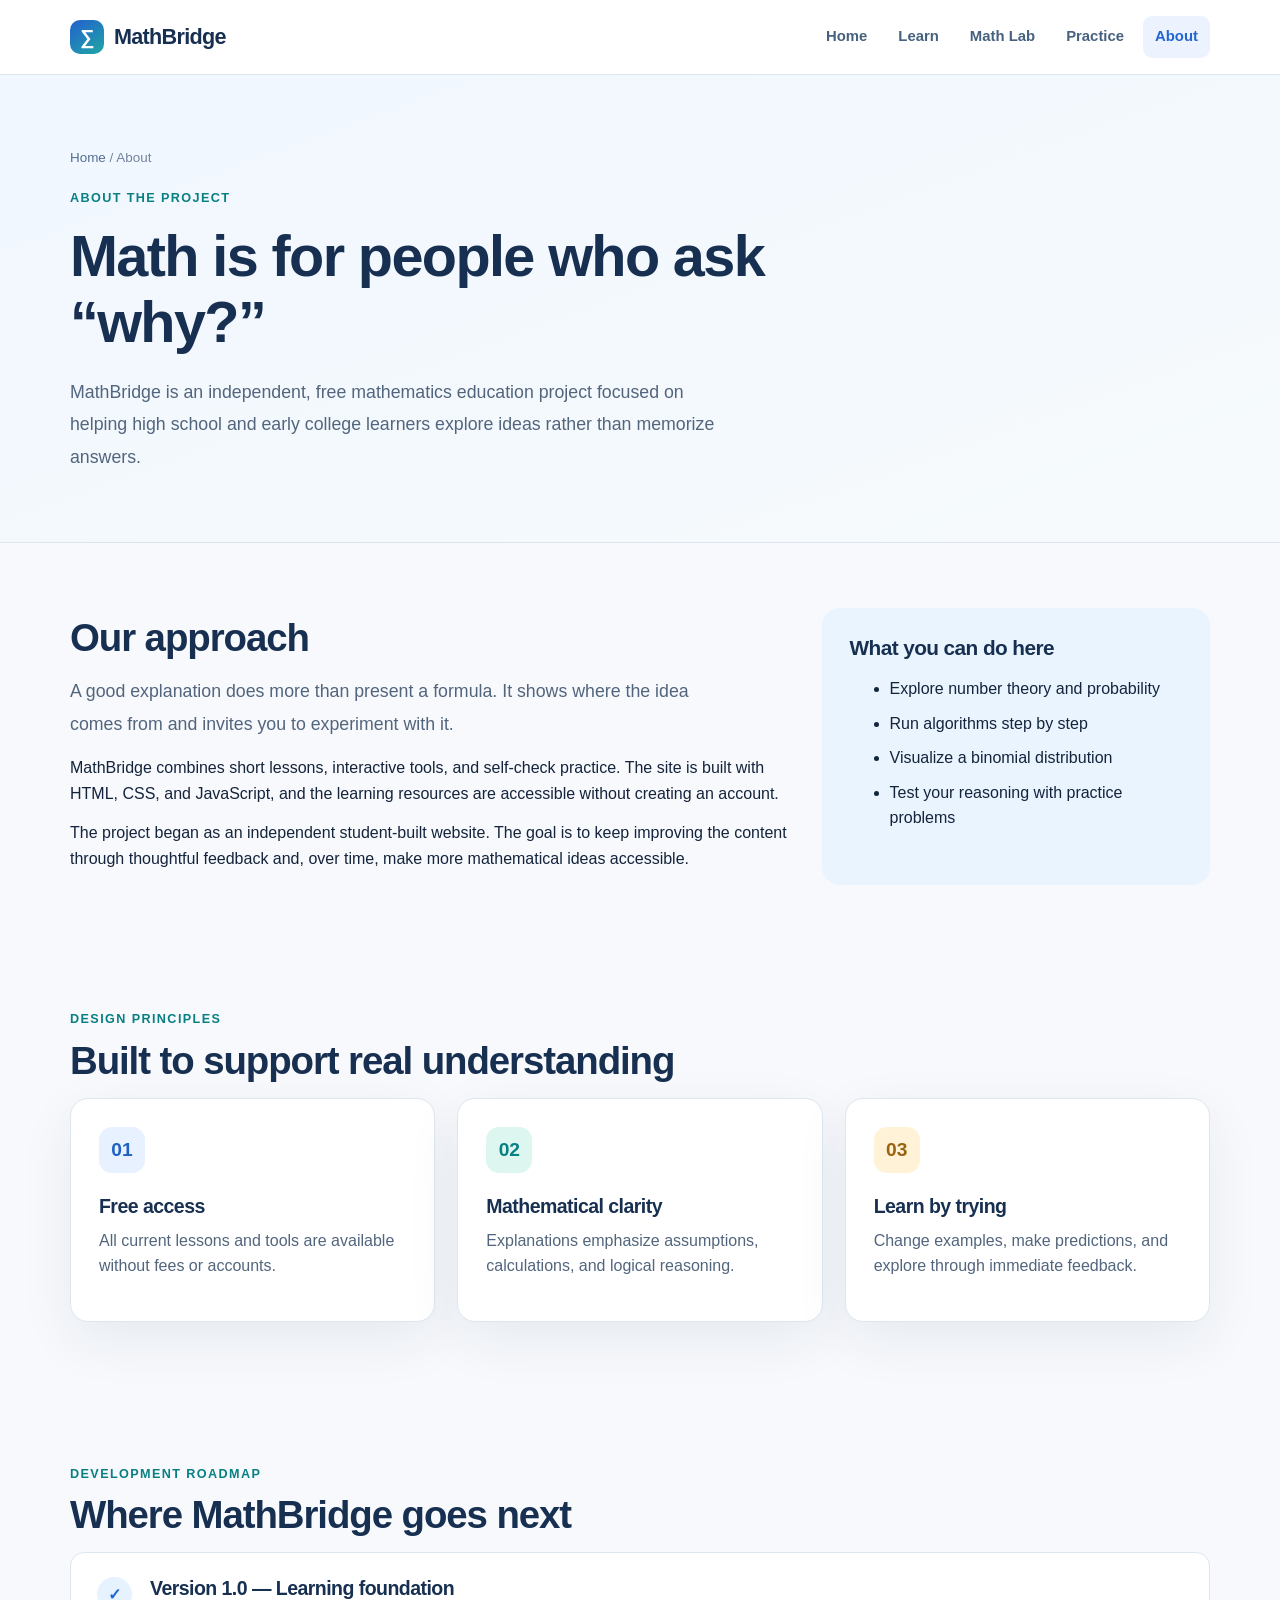
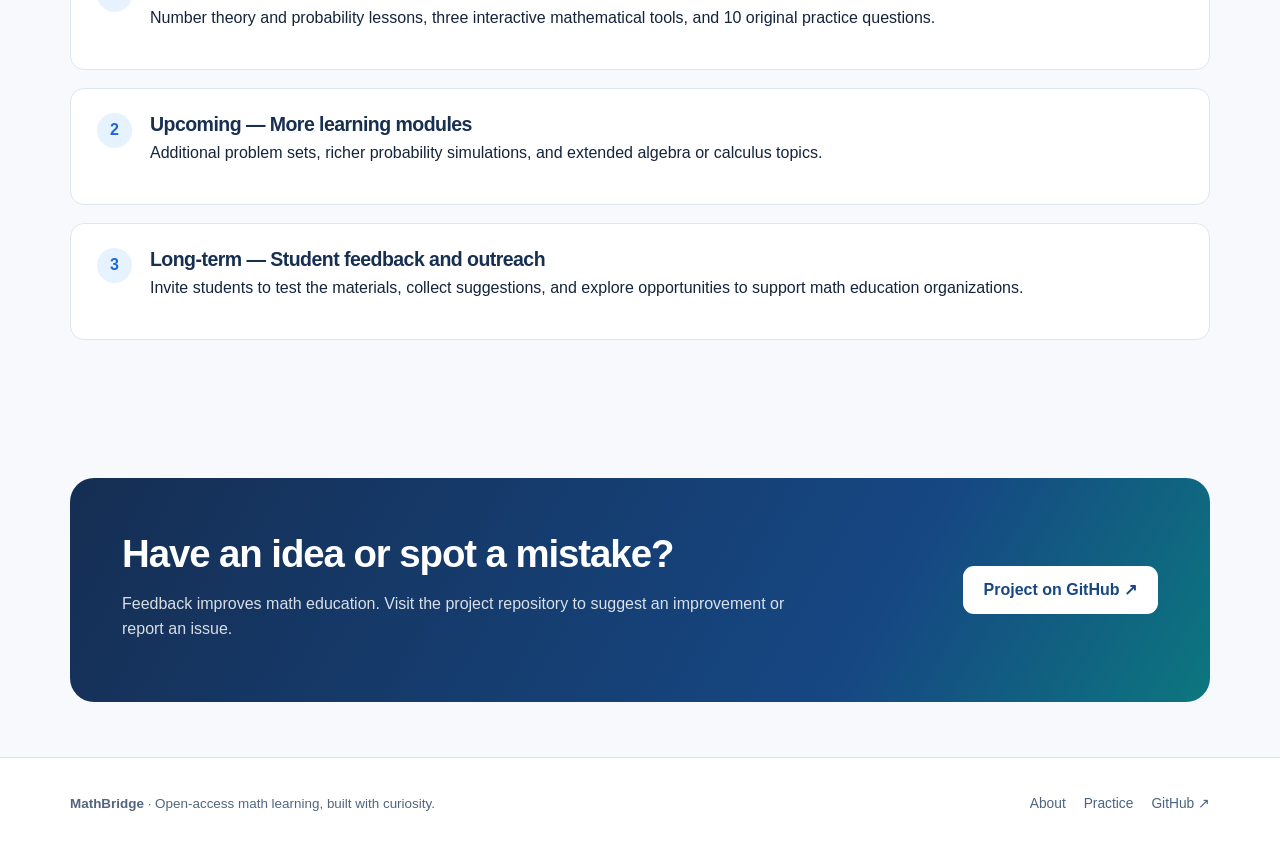
==== about.html @ f8cf0039 "Upgrade MathBridge to version 1.0" ====
<!doctype html>
    <html lang="en">
    <head>
      <meta charset="utf-8">
      <meta name="viewport" content="width=device-width,initial-scale=1">
      <meta name="description" content="Learn about the MathBridge open-access mathematics education project.">
      <meta name="theme-color" content="#172f50">
      <title>About | MathBridge</title>
      <link rel="stylesheet" href="./css/style.css">
      <script src="./js/app.js" defer></script>

    </head>
    <body>
      <a class="skip-link" href="#main">Skip to content</a>
      <header class="site-header">
        <div class="container nav">
          <a class="brand" href="./index.html" aria-label="MathBridge home"><span class="brand-mark" aria-hidden="true">∑</span> MathBridge</a>
          <button class="nav-toggle" type="button" aria-expanded="false" aria-controls="site-nav">Menu</button>
          <nav id="site-nav" class="nav-links" aria-label="Main navigation">
            <a href="./index.html">Home</a>
<a href="./learn.html">Learn</a>
<a href="./math-lab.html">Math Lab</a>
<a href="./practice.html">Practice</a>
<a href="./about.html" aria-current="page">About</a>
          </nav>
        </div>
      </header>
      <main id="main">

<section class="page-hero"><div class="container"><div class="breadcrumb"><a href="./index.html">Home</a> / About</div><span class="eyebrow">About the project</span><h1>Math is for people who ask “why?”</h1><p class="lead">MathBridge is an independent, free mathematics education project focused on helping high school and early college learners explore ideas rather than memorize answers.</p></div></section>
<div class="container"><div class="about-lead"><div><h2>Our approach</h2><p class="lead">A good explanation does more than present a formula. It shows where the idea comes from and invites you to experiment with it.</p><p>MathBridge combines short lessons, interactive tools, and self-check practice. The site is built with HTML, CSS, and JavaScript, and the learning resources are accessible without creating an account.</p><p>The project began as an independent student-built website. The goal is to keep improving the content through thoughtful feedback and, over time, make more mathematical ideas accessible.</p></div><div class="about-box"><h3>What you can do here</h3><ul><li>Explore number theory and probability</li><li>Run algorithms step by step</li><li>Visualize a binomial distribution</li><li>Test your reasoning with practice problems</li></ul></div></div>
  <section class="section-tight"><span class="eyebrow">Design principles</span><h2>Built to support real understanding</h2><div class="grid grid-3"><div class="card"><div class="feature-icon">01</div><h3>Free access</h3><p>All current lessons and tools are available without fees or accounts.</p></div><div class="card"><div class="feature-icon teal">02</div><h3>Mathematical clarity</h3><p>Explanations emphasize assumptions, calculations, and logical reasoning.</p></div><div class="card"><div class="feature-icon gold">03</div><h3>Learn by trying</h3><p>Change examples, make predictions, and explore through immediate feedback.</p></div></div></section>
  <section class="section"><span class="eyebrow">Development roadmap</span><h2>Where MathBridge goes next</h2><div class="steps"><div class="step"><div class="step-number">✓</div><div><h3>Version 1.0 — Learning foundation</h3><p>Number theory and probability lessons, three interactive mathematical tools, and 10 original practice questions.</p></div></div><div class="step"><div class="step-number">2</div><div><h3>Upcoming — More learning modules</h3><p>Additional problem sets, richer probability simulations, and extended algebra or calculus topics.</p></div></div><div class="step"><div class="step-number">3</div><div><h3>Long-term — Student feedback and outreach</h3><p>Invite students to test the materials, collect suggestions, and explore opportunities to support math education organizations.</p></div></div></div></section>
  <section class="section-tight"><div class="cta-panel"><div><h2>Have an idea or spot a mistake?</h2><p>Feedback improves math education. Visit the project repository to suggest an improvement or report an issue.</p></div><a class="button" href="https://github.com/yanjiahuang722/mathbridge/issues" target="_blank" rel="noopener noreferrer">Project on GitHub ↗</a></div></section>
</div>

      </main>
      <footer class="site-footer">
        <div class="container footer-inner">
          <p><strong>MathBridge</strong> · Open-access math learning, built with curiosity.</p>
          <div class="footer-links">
            <a href="./about.html">About</a>
            <a href="./practice.html">Practice</a>
            <a href="https://github.com/yanjiahuang722/mathbridge" target="_blank" rel="noopener noreferrer">GitHub ↗</a>
          </div>
        </div>
      </footer>
    </body>
    </html>
---- css/style.css ----
:root {
  --ink: #14243c;
  --muted: #52657d;
  --navy: #172f50;
  --blue: #2166d1;
  --teal: #087f83;
  --bg: #f7f9fc;
  --paper: #ffffff;
  --line: #dde6ef;
  --soft: #edf3fc;
  --shadow: 0 18px 55px rgba(20, 44, 80, .07);
  --radius: 18px;
}
* { box-sizing: border-box; }
html { scroll-behavior: smooth; }
body { margin: 0; font-family: -apple-system, BlinkMacSystemFont, "Segoe UI", Arial, sans-serif; color: var(--ink); background: var(--bg); line-height: 1.6; }
a { color: var(--blue); }
a:hover { color: #164a9c; }
button, input, select { font: inherit; }
button { cursor: pointer; }
button:disabled { cursor: not-allowed; opacity: .55; }
:focus-visible { outline: 3px solid #67c9ea; outline-offset: 3px; }
.skip-link { position: absolute; z-index: 200; left: 14px; top: -100px; padding: 10px; background: #fff; }
.skip-link:focus { top: 8px; }
.container { width: min(1140px, calc(100% - 44px)); margin-inline: auto; }
.site-header { background: rgba(255,255,255,.95); border-bottom: 1px solid var(--line); position: sticky; top: 0; z-index: 50; backdrop-filter: blur(14px); }
.nav { height: 74px; display: flex; align-items: center; justify-content: space-between; gap: 30px; }
.brand { color: var(--navy); font-weight: 800; letter-spacing: -.7px; font-size: 1.35rem; text-decoration: none; display: inline-flex; gap: 10px; align-items: center; }
.brand-mark { width: 34px; height: 34px; border-radius: 10px; color: white; background: linear-gradient(145deg, #2360cf, #20a7a3); display: grid; place-items: center; font-weight: 800; font-size: 1.25rem; }
.nav-links { display: flex; gap: 7px; align-items: center; }
.nav-links a { display: inline-flex; padding: 9px 12px; border-radius: 9px; text-decoration: none; font-weight: 650; color: #46617e; font-size: .93rem; }
.nav-links a:hover, .nav-links a[aria-current="page"] { color: var(--blue); background: #ecf3ff; }
.nav-toggle { display: none; background: white; border: 1px solid var(--line); padding: 9px 12px; border-radius: 9px; color: var(--navy); }
.eyebrow { color: var(--teal); font-size: .79rem; font-weight: 800; letter-spacing: .11em; text-transform: uppercase; }
h1,h2,h3,h4 { line-height: 1.15; letter-spacing: -.028em; color: var(--navy); }
h1 { font-size: clamp(2.35rem, 5vw, 4.15rem); margin: 14px 0 20px; }
h2 { font-size: clamp(1.7rem, 3.2vw, 2.4rem); margin: 8px 0 15px; }
h3 { font-size: 1.22rem; margin: 0 0 10px; }
p { margin: 0 0 14px; }
.lead { color: var(--muted); font-size: 1.11rem; line-height: 1.85; max-width: 670px; }
.muted { color: var(--muted); }
.small { font-size: .88rem; }
.button { display: inline-flex; align-items: center; justify-content: center; gap: 9px; border: 1px solid transparent; background: var(--blue); color: #fff; border-radius: 11px; padding: 12px 20px; font-weight: 750; text-decoration: none; line-height: 1.4; transition: transform .15s, background .15s; }
.button:hover { color: #fff; background: #1751aa; transform: translateY(-1px); }
.button-secondary { background: white; border-color: #bfcee0; color: var(--navy); }
.button-secondary:hover { background: #edf3fa; color: var(--navy); }
.button-quiet { background: #e9f3ff; color: var(--blue); }
.button-quiet:hover { background: #d8eaff; color: #15479f; }
.hero { background: radial-gradient(circle at 80% 25%, #dbeaff 0, transparent 37%), linear-gradient(160deg, #f4f8ff, #f8fbff 65%, #eef9f7); padding: 105px 0 100px; overflow: hidden; border-bottom: 1px solid var(--line); }
.hero-grid { display: grid; grid-template-columns: 1.2fr .8fr; align-items: center; gap: 60px; }
.hero .lead { max-width: 540px; }
.hero-actions { display: flex; gap: 12px; flex-wrap: wrap; margin-top: 30px; }
.hero-stats { display: flex; gap: 26px; margin-top: 48px; flex-wrap: wrap; }
.stat strong { display: block; color: var(--navy); font-size: 1.5rem; line-height: 1.1; }
.stat span { color: var(--muted); font-size: .8rem; }
.math-scene { position: relative; min-height: 380px; }
.math-scene::before { content: ''; width: 280px; height: 280px; border-radius: 50%; background: #b5daff; opacity: .45; position: absolute; top: 44px; left: 34px; filter: blur(35px); }
.scene-panel { position: absolute; inset: 35px 6px 30px 18px; background: rgba(255,255,255,.95); border: 1px solid #dce7f6; border-radius: 22px; box-shadow: 0 30px 75px rgba(29,70,134,.16); transform: rotate(-3deg); overflow: hidden; }
.scene-top { display: flex; align-items: center; justify-content: space-between; padding: 15px 20px; border-bottom: 1px solid #e8eef7; font-weight: 700; font-size: .84rem; }
.scene-dots { display: flex; gap: 6px; }
.scene-dots i { display: block; width: 8px; height: 8px; background: #b6c7db; border-radius: 50%; }
.scene-content { padding: 24px; }
.formula-line { color: var(--navy); background: #f0f6ff; padding: 11px 14px; border-radius: 10px; font-family: "SFMono-Regular", Consolas, monospace; font-size: clamp(.88rem, 2vw, 1.08rem); }
.formula-line + .formula-line { margin-top: 10px; }
.formula-highlight { color: #087f83; font-weight: 800; background: #ecf9f5; }
.scene-label { color: var(--muted); font-size: .75rem; margin: 20px 0 8px; letter-spacing: .07em; font-weight: 700; text-transform: uppercase; }
.dots-grid { display: flex; align-items: end; height: 67px; gap: 7px; }
.dots-grid span { display: block; width: 8%; border-radius: 5px 5px 0 0; background: linear-gradient(#28b0ae, #2377d2); }
.section { padding: 83px 0; }
.section-tight { padding: 55px 0; }
.section-heading { display: flex; align-items: end; justify-content: space-between; gap: 18px; margin-bottom: 32px; }
.section-heading p { color: var(--muted); max-width: 640px; }
.section-heading h2 { margin-bottom: 10px; }
.text-link { text-decoration: none; font-weight: 700; white-space: nowrap; }
.grid { display: grid; gap: 22px; }
.grid-2 { grid-template-columns: repeat(2, minmax(0, 1fr)); }
.grid-3 { grid-template-columns: repeat(3, minmax(0, 1fr)); }
.card { border-radius: var(--radius); border: 1px solid var(--line); background: var(--paper); padding: 28px; box-shadow: var(--shadow); }
.card p { color: var(--muted); }
.card .text-link { display: inline-block; margin-top: 11px; }
.feature-icon { display: grid; place-items: center; width: 46px; height: 46px; border-radius: 13px; background: #e7f1ff; color: #2061c3; font-weight: 900; font-size: 1.2rem; margin-bottom: 22px; }
.feature-icon.teal { background: #ddf6f0; color: #087f83; }
.feature-icon.gold { background: #fff2d6; color: #9a640f; }
.tags { display: flex; flex-wrap: wrap; gap: 7px; margin: 16px 0; }
.tag { color: #386286; background: #f0f5fc; padding: 4px 9px; border-radius: 6px; font-size: .76rem; font-weight: 750; }
.cta-panel { background: linear-gradient(120deg,#152e53,#164783 70%,#0c777f); border-radius: 24px; padding: 46px 52px; display: flex; gap: 35px; align-items: center; justify-content: space-between; }
.cta-panel h2, .cta-panel p { color: white; }
.cta-panel p { opacity: .84; max-width: 700px; }
.cta-panel .button { background: white; color: #164783; flex-shrink: 0; }
.cta-panel .button:hover { background: #e7f6ff; }
.page-hero { padding: 72px 0 54px; background: linear-gradient(160deg,#f1f7ff,#f6fafc); border-bottom: 1px solid var(--line); }
.page-hero h1 { font-size: clamp(2.2rem,4.5vw,3.6rem); max-width: 850px; }
.breadcrumb { color: #72849c; font-size: .84rem; margin-bottom: 15px; }
.breadcrumb a { color: #526e92; text-decoration: none; }
.content-layout { display: grid; grid-template-columns: 230px minmax(0, 1fr); gap: 35px; padding: 58px 0 90px; align-items: start; }
.sidebar { position: sticky; top: 96px; background: white; border: 1px solid var(--line); border-radius: 14px; padding: 16px; }
.sidebar strong { display: block; font-size: .82rem; color: #8090a6; letter-spacing: .08em; text-transform: uppercase; padding: 9px 12px; }
.sidebar a { display: block; text-decoration: none; padding: 9px 12px; border-radius: 8px; color: var(--muted); font-weight: 650; font-size: .9rem; }
.sidebar a:hover, .sidebar a[aria-current="location"] { color: var(--blue); background: #edf4ff; }
.article-card { background: white; border: 1px solid var(--line); border-radius: 17px; padding: 37px; margin-bottom: 26px; box-shadow: var(--shadow); scroll-margin-top: 95px; }
.article-card h2 { font-size: 1.75rem; margin-top: 0; }
.article-card h3 { margin-top: 25px; }
.article-card p,.article-card li { color: #41556d; }
.article-card ul,.article-card ol { padding-left: 24px; }
.math-block { background: #f1f6fe; border: 1px solid #deebfb; border-radius: 12px; padding: 17px 19px; font-family: "SFMono-Regular", Consolas, monospace; white-space: pre-wrap; overflow-wrap: anywhere; color: #18355e; font-size: .92rem; margin: 18px 0; }
.note { background: #e9f9f4; color: #19574f; padding: 16px 18px; border-left: 4px solid #15a18d; border-radius: 8px; margin: 18px 0; }
.note strong { color: #0e6255; }
.lab-stack { display: grid; gap: 30px; padding: 60px 0 85px; }
.lab-card { border: 1px solid var(--line); border-radius: 20px; background: white; padding: clamp(22px, 4vw, 40px); box-shadow: var(--shadow); scroll-margin-top: 96px; }
.lab-heading { display: flex; align-items: start; justify-content: space-between; gap: 15px; }
.lab-heading h2 { margin-top: 0; font-size: 1.75rem; }
.lab-card > p, .lab-heading p { color: var(--muted); }
.field-row { display: flex; flex-wrap: wrap; align-items: end; gap: 15px; margin: 24px 0; }
.field { display: flex; flex-direction: column; gap: 6px; flex: 1 1 140px; max-width: 260px; }
.field label { font-size: .87rem; font-weight: 700; color: var(--navy); }
.field input, .field select { border: 1px solid #c5d3e4; border-radius: 9px; background: white; padding: 11px 12px; width: 100%; min-width: 0; color: var(--ink); }
.field input[type="range"] { padding: 0; accent-color: var(--blue); }
.result { background: #f1f6fe; border: 1px solid #dfebfb; border-radius: 13px; padding: 19px 22px; min-height: 70px; overflow-wrap: anywhere; }
.result pre { font: .94rem/1.9 "SFMono-Regular", Consolas, monospace; white-space: pre-wrap; margin: 0; color: #1b3761; }
.result strong { color: #174f98; }
.result.error { color: #a52234; background: #fff3f4; border-color: #f6d3da; }
.result.error pre { color: #9d2132; }
.result.success { background: #ecfaf5; border-color: #bee8d6; }
.field-hint { color: var(--muted); font-size: .8rem; margin-top: 10px; }
.plot-wrap { border: 1px solid #dce7f5; border-radius: 12px; padding: 10px; margin: 24px 0 15px; background: #fff; overflow-x: auto; }
.plot-wrap svg { display: block; width: 100%; height: auto; min-width: 380px; }
.plot-wrap svg text { font-family: -apple-system, BlinkMacSystemFont, "Segoe UI", Arial, sans-serif; }
.stats-row { display: flex; gap: 12px; flex-wrap: wrap; }
.mini-stat { padding: 14px 18px; background: #f1f7ff; border-radius: 10px; flex: 1 1 150px; }
.mini-stat span { display: block; color: var(--muted); font-size: .82rem; }
.mini-stat strong { font-size: 1.15rem; color: var(--navy); }
.practice-controls { display: flex; flex-wrap: wrap; align-items: center; gap: 15px; margin: 32px 0 23px; }
.practice-controls .field { max-width: 240px; }
.practice-list { display: grid; gap: 22px; padding-bottom: 80px; }
.question-card { background: white; border: 1px solid var(--line); border-radius: 18px; padding: 30px; box-shadow: var(--shadow); }
.question-top { display: flex; justify-content: space-between; gap: 15px; align-items: center; margin-bottom: 10px; }
.question-top .tag { font-size: .73rem; }
.question-card h2 { font-size: 1.25rem; margin: 12px 0 20px; }
.answers { display: grid; grid-template-columns: repeat(2,minmax(0,1fr)); gap: 11px; }
.answer-option { cursor: pointer; display: flex; align-items: center; gap: 9px; border: 1px solid #d5e0ef; border-radius: 11px; padding: 12px 14px; font-size: .92rem; }
.answer-option:has(input:checked) { border-color: #2364c1; background: #f0f6ff; }
.answer-option input { accent-color: #2364c1; flex-shrink: 0; }
.question-actions { display: flex; gap: 10px; margin-top: 20px; flex-wrap: wrap; }
.feedback { margin-top: 16px; background: #f0f6ff; border-radius: 10px; padding: 15px 18px; color: var(--navy); }
.feedback.correct { background: #eaf8f0; color: #165e43; }
.feedback.incorrect { background: #fff4e8; color: #824d0f; }
.empty-state { text-align: center; padding: 45px 20px; color: var(--muted); background: white; border: 1px solid var(--line); border-radius: 12px; }
.score-pill { color: #1b5799; border: 1px solid #cfe1f6; background: #ecf5ff; border-radius: 100px; padding: 8px 14px; font-weight: 750; }
.about-lead { display: grid; grid-template-columns: 1.3fr .7fr; gap: 30px; padding: 65px 0; }
.about-box { padding: 28px; background: #e9f4ff; border-radius: 18px; }
.about-box h3 { font-size: 1.3rem; }
.about-box li { margin-bottom: 9px; }
.steps { counter-reset: step; display: grid; gap: 18px; }
.step { background: white; border: 1px solid var(--line); border-radius: 14px; padding: 24px 26px; display: flex; gap: 18px; }
.step-number { flex: 0 0 35px; height: 35px; display: grid; place-items: center; border-radius: 50%; background: #e7f2ff; color: var(--blue); font-weight: 800; }
.step h3 { margin-bottom: 5px; }
.site-footer { border-top: 1px solid var(--line); background: white; padding: 35px 0; }
.footer-inner { display: flex; justify-content: space-between; gap: 20px; align-items: center; flex-wrap: wrap; }
.footer-inner p { color: var(--muted); font-size: .84rem; margin: 0; }
.footer-links { display: flex; flex-wrap: wrap; gap: 18px; }
.footer-links a { color: #4a6481; font-size: .86rem; text-decoration: none; }
.footer-links a:hover { color: var(--blue); }
@media(max-width: 800px) {
  .hero { padding: 65px 0; }
  .hero-grid,.about-lead { grid-template-columns: 1fr; }
  .math-scene { min-height: 300px; max-width: 490px; width: 100%; }
  .scene-panel { top: 5px; bottom: 5px; }
  .grid-3 { grid-template-columns: 1fr 1fr; }
  .content-layout { grid-template-columns: 1fr; gap: 22px; }
  .sidebar { position: static; }
  .sidebar a { display: inline-block; }
  .cta-panel { flex-direction: column; align-items: flex-start; }
}
@media(max-width: 600px) {
  .container { width: min(100% - 32px, 1140px); }
  .nav { height: 67px; }
  .nav-toggle { display: block; }
  .nav-links { display: none; position: absolute; top: 67px; left: 0; width: 100%; padding: 15px 18px 20px; background: white; border-bottom: 1px solid var(--line); box-shadow: var(--shadow); flex-direction: column; align-items: stretch; }
  .nav-links.open { display: flex; }
  .nav-links a { padding: 11px 13px; }
  .hero-grid { gap: 30px; }
  .hero-stats { gap: 20px; margin-top: 35px; }
  .math-scene { min-height: 305px; }
  .grid-2,.grid-3 { grid-template-columns: 1fr; }
  .section { padding: 56px 0; }
  .section-heading { display: block; }
  .section-heading .text-link { display: inline-block; margin-top: 13px; }
  .cta-panel { padding: 30px; }
  .page-hero { padding: 48px 0 37px; }
  .content-layout { padding: 30px 0 60px; }
  .article-card,.question-card { padding: 22px; }
  .answers { grid-template-columns: 1fr; }
  .lab-stack { padding: 30px 0 55px; }
  .field { max-width: none; }
  .field-row .button { width: 100%; }
}
@media(prefers-reduced-motion: reduce) { html { scroll-behavior: auto; } *,*::before,*::after { transition: none !important; animation: none !important; } }
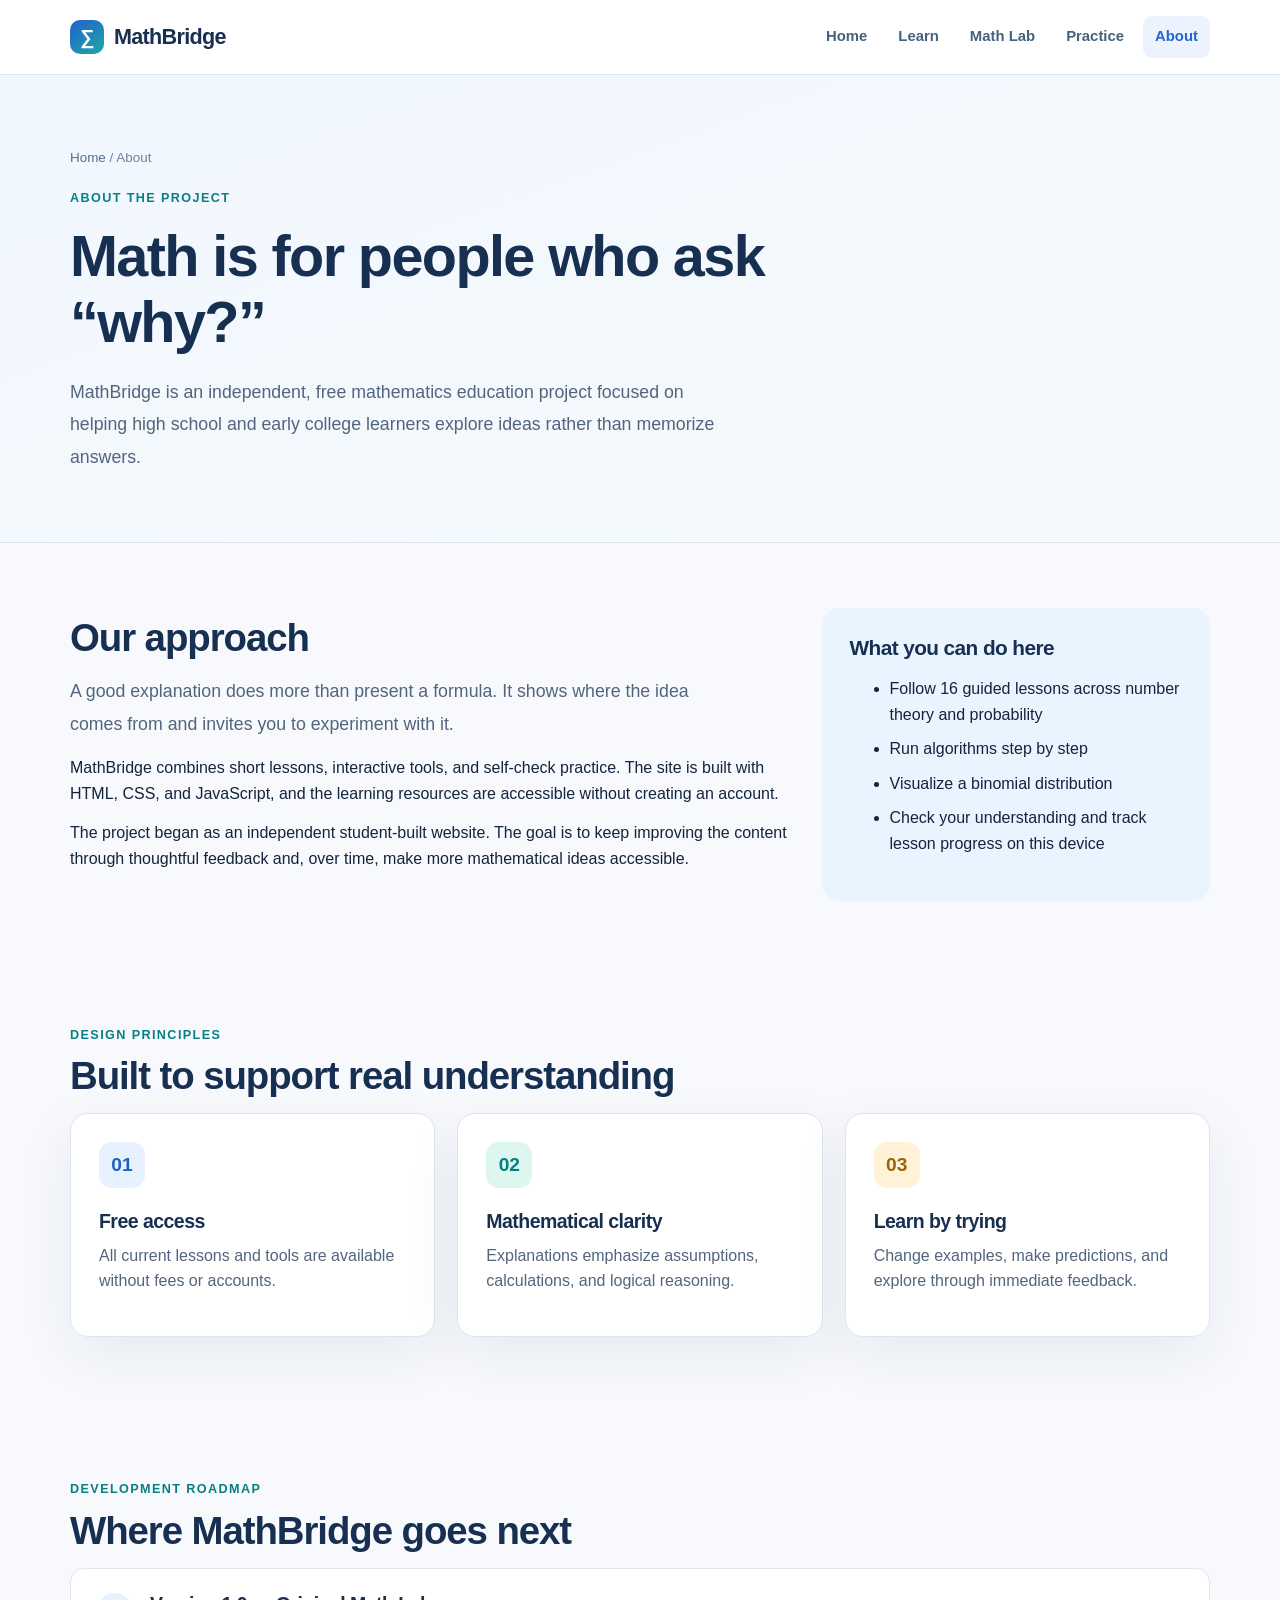
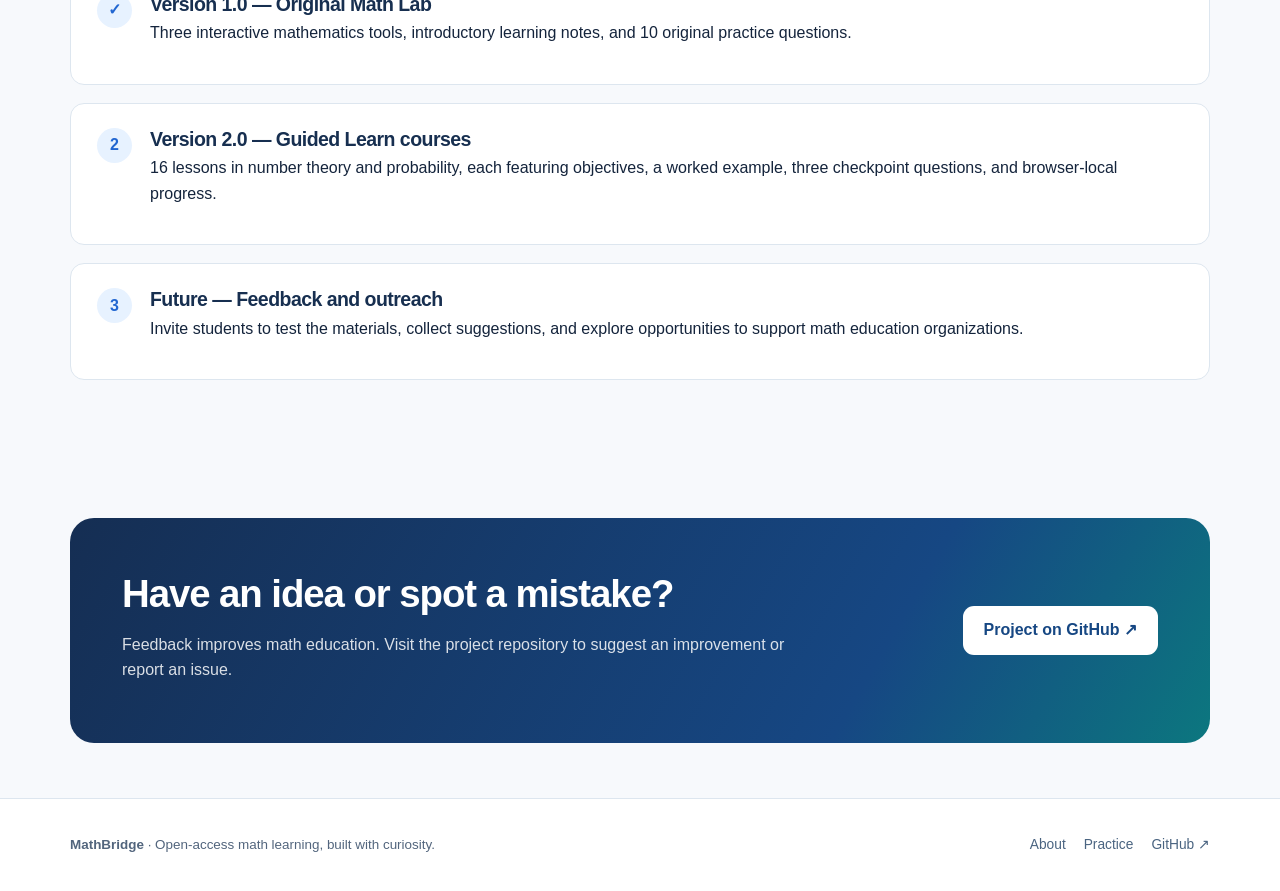
==== commit d1133601: "Add MathBridge 2.0 guided learning system" ====
--- a/about.html
+++ b/about.html
@@ -28,9 +28,9 @@
       <main id="main">
 
 <section class="page-hero"><div class="container"><div class="breadcrumb"><a href="./index.html">Home</a> / About</div><span class="eyebrow">About the project</span><h1>Math is for people who ask “why?”</h1><p class="lead">MathBridge is an independent, free mathematics education project focused on helping high school and early college learners explore ideas rather than memorize answers.</p></div></section>
-<div class="container"><div class="about-lead"><div><h2>Our approach</h2><p class="lead">A good explanation does more than present a formula. It shows where the idea comes from and invites you to experiment with it.</p><p>MathBridge combines short lessons, interactive tools, and self-check practice. The site is built with HTML, CSS, and JavaScript, and the learning resources are accessible without creating an account.</p><p>The project began as an independent student-built website. The goal is to keep improving the content through thoughtful feedback and, over time, make more mathematical ideas accessible.</p></div><div class="about-box"><h3>What you can do here</h3><ul><li>Explore number theory and probability</li><li>Run algorithms step by step</li><li>Visualize a binomial distribution</li><li>Test your reasoning with practice problems</li></ul></div></div>
+<div class="container"><div class="about-lead"><div><h2>Our approach</h2><p class="lead">A good explanation does more than present a formula. It shows where the idea comes from and invites you to experiment with it.</p><p>MathBridge combines short lessons, interactive tools, and self-check practice. The site is built with HTML, CSS, and JavaScript, and the learning resources are accessible without creating an account.</p><p>The project began as an independent student-built website. The goal is to keep improving the content through thoughtful feedback and, over time, make more mathematical ideas accessible.</p></div><div class="about-box"><h3>What you can do here</h3><ul><li>Follow 16 guided lessons across number theory and probability</li><li>Run algorithms step by step</li><li>Visualize a binomial distribution</li><li>Check your understanding and track lesson progress on this device</li></ul></div></div>
   <section class="section-tight"><span class="eyebrow">Design principles</span><h2>Built to support real understanding</h2><div class="grid grid-3"><div class="card"><div class="feature-icon">01</div><h3>Free access</h3><p>All current lessons and tools are available without fees or accounts.</p></div><div class="card"><div class="feature-icon teal">02</div><h3>Mathematical clarity</h3><p>Explanations emphasize assumptions, calculations, and logical reasoning.</p></div><div class="card"><div class="feature-icon gold">03</div><h3>Learn by trying</h3><p>Change examples, make predictions, and explore through immediate feedback.</p></div></div></section>
-  <section class="section"><span class="eyebrow">Development roadmap</span><h2>Where MathBridge goes next</h2><div class="steps"><div class="step"><div class="step-number">✓</div><div><h3>Version 1.0 — Learning foundation</h3><p>Number theory and probability lessons, three interactive mathematical tools, and 10 original practice questions.</p></div></div><div class="step"><div class="step-number">2</div><div><h3>Upcoming — More learning modules</h3><p>Additional problem sets, richer probability simulations, and extended algebra or calculus topics.</p></div></div><div class="step"><div class="step-number">3</div><div><h3>Long-term — Student feedback and outreach</h3><p>Invite students to test the materials, collect suggestions, and explore opportunities to support math education organizations.</p></div></div></div></section>
+  <section class="section"><span class="eyebrow">Development roadmap</span><h2>Where MathBridge goes next</h2><div class="steps"><div class="step"><div class="step-number">✓</div><div><h3>Version 1.0 — Original Math Lab</h3><p>Three interactive mathematics tools, introductory learning notes, and 10 original practice questions.</p></div></div><div class="step"><div class="step-number">2</div><div><h3>Version 2.0 — Guided Learn courses</h3><p>16 lessons in number theory and probability, each featuring objectives, a worked example, three checkpoint questions, and browser-local progress.</p></div></div><div class="step"><div class="step-number">3</div><div><h3>Future — Feedback and outreach</h3><p>Invite students to test the materials, collect suggestions, and explore opportunities to support math education organizations.</p></div></div></div></section>
   <section class="section-tight"><div class="cta-panel"><div><h2>Have an idea or spot a mistake?</h2><p>Feedback improves math education. Visit the project repository to suggest an improvement or report an issue.</p></div><a class="button" href="https://github.com/yanjiahuang722/mathbridge/issues" target="_blank" rel="noopener noreferrer">Project on GitHub ↗</a></div></section>
 </div>
 
--- a/css/style.css
+++ b/css/style.css
@@ -195,3 +195,154 @@
   .field-row .button { width: 100%; }
 }
 @media(prefers-reduced-motion: reduce) { html { scroll-behavior: auto; } *,*::before,*::after { transition: none !important; animation: none !important; } }
+
+/* =====================================================
+   MathBridge 2.0 — guided curriculum and lesson reader
+   ===================================================== */
+[hidden] { display: none !important; }
+.visually-hidden { position: absolute; width: 1px; height: 1px; padding: 0; margin: -1px; overflow: hidden; clip: rect(0,0,0,0); white-space: nowrap; border: 0; }
+.course-hero { padding: 72px 0 76px; background: radial-gradient(circle at 78% 18%,#e5efff 0,transparent 34%),linear-gradient(145deg,#f1f7ff,#fbfdfd); border-bottom: 1px solid var(--line); }
+.course-hero-grid { display: grid; grid-template-columns: minmax(0, 1.12fr) minmax(340px,.88fr); align-items: center; gap: 74px; }
+.course-hero h1 { margin: 16px 0 17px; font-size: clamp(2.7rem,5vw,4.3rem); }
+.course-hero h1 em { font-style: normal; color: var(--teal); }
+.course-hero .lead { max-width: 620px; }
+.course-hero-actions { display: flex; gap: 12px; align-items: center; margin: 29px 0 35px; flex-wrap: wrap; }
+.curriculum-meta { display: flex; gap: 18px; flex-wrap: wrap; padding-top: 15px; border-top: 1px solid #d7e3f0; }
+.curriculum-meta span { padding-right: 18px; border-right: 1px solid #d1dfed; font-size: .81rem; color: #657891; white-space: nowrap; }
+.curriculum-meta span:last-child { border-right: 0; }
+.curriculum-meta strong { color: var(--navy); font-size: 1.23rem; padding-right: 5px; }
+.course-illustration { background: #fff; border: 1px solid #dbe5f3; border-radius: 22px; box-shadow: 0 28px 60px rgba(23,57,110,.12); padding: 23px 26px; transform: rotate(1.5deg); }
+.diagram-head { border-bottom: 1px solid var(--line); padding-bottom: 15px; margin-bottom: 22px; display:flex; gap:10px; align-items:center; font-size:.68rem; letter-spacing:.13em; font-weight:800; color:#7288a0; }
+.diagram-dot { display:inline-block; height:10px; width:10px; background:#4ab9ad; border-radius:50%; }
+.diagram-label { color:#25847c; font-size:.68rem; letter-spacing:.12em; font-weight:800; margin:20px 0 8px; }
+.diagram-equation { font-family:"SFMono-Regular",Consolas,monospace; background:#f5f8fd; padding:12px 15px; margin-bottom:8px; border-radius:8px; font-size:clamp(.78rem,1.2vw,.93rem); overflow-wrap:anywhere; }
+.diagram-equation mark { background:#d4f6eb; color:#075c59; padding:3px 5px; border-radius:4px; }
+.diagram-line { height:1px; background:var(--line); margin-top:20px; }
+.fraction { display:inline-flex; flex-direction:column; align-items:center; vertical-align:middle; line-height:1.5; }
+.fraction span:first-child { border-bottom:1px solid #344d6c; }
+.diagram-footer { display:flex; align-items:center; gap:15px; color:#74899f; font-size:.74rem; justify-content:center; margin-top:28px; }
+.catalog-section { padding:75px 0 96px; }
+.catalog-topline { display:grid; grid-template-columns:minmax(0,1fr) 300px; align-items:end; gap:24px; }
+.catalog-topline h2 { margin:7px 0 10px; }
+.catalog-subtitle { color:var(--muted); }
+.learning-progress { padding:19px 21px; border:1px solid var(--line); border-radius:13px; background:#fff; }
+.learning-progress-top { display:flex; gap:10px; align-items:center; justify-content:space-between; color:#67809a; font-size:.67rem; font-weight:800; letter-spacing:.07em; }
+.learning-progress-top strong { font-size:.85rem; letter-spacing:0; color:var(--navy); }
+.learning-progress-track { height:7px; margin:13px 0 6px; background:#e7edf5; border-radius:20px; overflow:hidden; }
+.learning-progress-fill { height:100%; background:linear-gradient(90deg,#2b6ecf,#13a391); border-radius:20px; transition:width .2s ease; }
+.learning-progress small { font-size:.72rem; color:#8b99a9; }
+.catalog-toolbar { display:flex; gap:14px; align-items:center; justify-content:space-between; margin:35px 0 31px; flex-wrap:wrap; }
+.catalog-search { background:#fff; border:1px solid #cddbe8; border-radius:11px; display:flex; align-items:center; gap:10px; padding:0 14px; flex:1 1 330px; min-width:0; max-width:505px; color:#7b8ba0; }
+.catalog-search input { padding:12px 0; width:100%; border:0; outline:0; color:var(--ink); background:transparent; min-width:0; }
+.catalog-search:focus-within { border-color:#3082cf; box-shadow:0 0 0 3px #6abff833; }
+.catalog-filters { display:flex; gap:7px; flex-wrap:wrap; }
+.filter-chip { padding:9px 13px; border-radius:9px; color:#506c88; background:#fff; border:1px solid #d6e1eb; font-size:.81rem; font-weight:700; }
+.filter-chip.active { background:#1b528e; color:#fff; border-color:#1b528e; }
+.course-section { margin-bottom:53px; scroll-margin-top:100px; }
+.course-section-header { display:flex; align-items:end; justify-content:space-between; gap:20px; margin-bottom:21px; }
+.course-section-header h3 { font-size:1.75rem; margin:4px 0 8px; }
+.course-section-header p { color:var(--muted); margin:0; }
+.course-done { flex-shrink:0; background:#eaf3fd; border-radius:100px; padding:6px 13px; color:#21538b; font-size:.78rem; font-weight:750; }
+.lesson-grid { display:grid; grid-template-columns:repeat(3,minmax(0,1fr)); gap:16px; }
+.lesson-card { display:flex; flex-direction:column; background:#fff; border:1px solid #dde7f1; padding:22px; border-radius:15px; text-decoration:none; box-shadow:0 8px 25px rgba(23,54,87,.04); min-height:228px; transition:transform .16s,border-color .16s,box-shadow .16s; }
+.lesson-card:hover { border-color:#81afd8; box-shadow:0 14px 32px rgba(23,54,87,.1); transform:translateY(-3px); }
+.lesson-card-top { display:flex; align-items:center; justify-content:space-between; gap:12px; }
+.lesson-subject-label { color:#1e827d; background:#e9f8f4; font-size:.66rem; padding:4px 9px; border-radius:6px; font-weight:800; text-transform:uppercase; letter-spacing:.05em; }
+.lesson-status { font-size:.73rem; color:#8493a3; white-space:nowrap; }
+.lesson-status.completed { color:#087d68; font-weight:800; }
+.lesson-card h4 { font-size:1.07rem; margin:23px 0 10px; line-height:1.36; }
+.lesson-card p { font-size:.82rem; color:#5d7188; margin:0 0 20px; }
+.lesson-card-footer { margin-top:auto; border-top:1px solid #eff2f8; padding-top:14px; display:flex; align-items:center; justify-content:space-between; gap:10px; font-size:.69rem; color:#778aa0; }
+.lesson-card-footer span:last-child { color:#245fa9; font-weight:800; white-space:nowrap; }
+.catalog-bottom-note { display:flex; justify-content:space-between; gap:18px; align-items:center; background:#eaf4f8; padding:24px 27px; border-radius:15px; border:1px solid #d7e8ed; }
+.catalog-bottom-note strong { color:var(--navy); }
+.catalog-bottom-note p { color:var(--muted); font-size:.87rem; margin:4px 0 0; max-width:720px; }
+.empty-state { margin:20px 0; }
+/* Lesson reader */
+.lesson-banner { padding:45px 0 49px; background:linear-gradient(125deg,#edf5ff,#f6fafc); border-bottom:1px solid var(--line); }
+.lesson-banner-row { display:flex; align-items:center; justify-content:space-between; gap:30px; }
+.lesson-banner h1 { max-width:790px; font-size:clamp(2rem,4vw,3.4rem); margin:9px 0 13px; }
+.lesson-banner .lead { margin:0; }
+.lesson-banner-symbol { display:grid; place-items:center; height:110px; width:110px; flex:0 0 110px; border-radius:25px; transform:rotate(7deg); color:#286fb1; background:#dceeff; font-weight:900; font-size:4.6rem; }
+.lesson-meta { color:#708199; font-size:.8rem; font-weight:700; margin-top:15px; }
+.lesson-layout { display:grid; grid-template-columns:265px minmax(0,1fr); gap:36px; padding-top:45px; padding-bottom:100px; align-items:start; }
+.lesson-sidebar { position:sticky; top:98px; border:1px solid var(--line); background:#fff; border-radius:15px; padding:19px 11px 15px; max-height:calc(100vh - 112px); overflow:auto; }
+.back-courses { display:block; font-size:.78rem; text-decoration:none; font-weight:700; color:#2d6daf; margin:3px 12px 19px; }
+.lesson-sidebar h2 { font-size:1.04rem; margin:0 12px 13px; }
+.lesson-sidebar-list { display:grid; gap:4px; }
+.lesson-sidebar-list a { display:grid; grid-template-columns:25px 1fr 14px; gap:9px; color:#587087; text-decoration:none; border-radius:9px; padding:10px 11px; font-size:.79rem; font-weight:650; align-items:start; }
+.lesson-sidebar-list a:hover,.lesson-sidebar-list a[aria-current="page"] { color:#1c5b9e; background:#eef5fd; }
+.sidebar-lesson-number { font-size:.69rem; color:#9aabc0; }
+.sidebar-check { color:#078976; font-weight:900; }
+.sidebar-progress { border-top:1px solid var(--line); margin:16px 11px 0; padding:13px 0 0; font-size:.72rem; font-weight:700; color:#667d92; }
+.lesson-article { min-width:0; }
+.lesson-section { background:#fff; padding:34px clamp(23px,4vw,43px); border:1px solid var(--line); border-radius:16px; margin-bottom:22px; box-shadow:0 12px 36px rgba(26,57,102,.035); scroll-margin-top:100px; }
+.lesson-section-heading { margin-bottom:20px; }
+.lesson-label { display:block; font-size:.67rem; letter-spacing:.14em; color:#148a87; font-weight:900; margin-bottom:11px; }
+.lesson-section h2 { font-size:1.47rem; margin:0 0 12px; }
+.lesson-objectives ul,.lesson-content ul { padding-left:23px; }
+.lesson-objectives li,.lesson-content li { color:#445c73; margin:7px 0; }
+.lesson-content p { color:#3f546e; line-height:1.85; }
+.lesson-content h3 { color:#1b426d; margin:24px 0 10px; font-size:1.17rem; }
+.lesson-content h2 { margin:4px 0 17px; }
+.lesson-content .note { font-size:.9rem; line-height:1.75; }
+.lesson-callout { border-left:5px solid #e9b35e; background:#fffbf3; }
+.lesson-callout p,.lesson-section > p { color:#506680; }
+.checkpoint-section { border:1px solid #bad1e9; }
+.checkpoint-section .lesson-section-heading > p { color:#607791; margin:0; }
+.checkpoint-question { border:0; border-top:1px solid var(--line); margin:0; padding:24px 0; min-width:0; }
+.checkpoint-question legend { font-weight:800; color:var(--navy); padding-top:20px; margin-bottom:10px; float:none; width:100%; }
+.checkpoint-options { display:grid; grid-template-columns:1fr 1fr; gap:10px; }
+.checkpoint-option { display:flex; align-items:center; gap:9px; padding:12px 13px; border-radius:9px; border:1px solid #d5e2ed; cursor:pointer; background:#fff; font-size:.84rem; line-height:1.45; }
+.checkpoint-option:hover,.checkpoint-option:has(input:checked) { border-color:#5796d5; background:#f1f7ff; }
+.checkpoint-option input { flex-shrink:0; accent-color:#1f6db9; }
+.checkpoint-hint { margin-top:13px; font-size:.82rem; color:#6d7d92; }
+.checkpoint-hint summary { cursor:pointer; color:#2672a4; font-weight:750; }
+.checkpoint-hint p { margin:6px 0 0; }
+.checkpoint-feedback { margin-top:13px; border-radius:8px; font-size:.82rem; padding:12px 14px; }
+.checkpoint-feedback.correct { color:#075b4e; background:#e6f6ef; }
+.checkpoint-feedback.incorrect { color:#7b4b1b; background:#fff2e5; }
+.quiz-summary { margin-top:18px; border-radius:10px; padding:17px 20px; font-size:.91rem; font-weight:750; }
+.quiz-summary.success { background:#e2f7ed; color:#0b5b46; }
+.quiz-summary.review { background:#fff3e2; color:#765019; }
+#quiz-retry { margin-left:10px; }
+.lesson-pager { display:grid; grid-template-columns:1fr 1fr; gap:14px; margin-top:22px; }
+.lesson-pager-link { padding:18px; border-radius:13px; border:1px solid #cfdfee; background:#fff; text-decoration:none; font-size:.82rem; font-weight:700; line-height:1.55; }
+.lesson-pager-link.next { text-align:right; }
+.not-found-lesson { padding:100px 0; }
+@media (max-width:1000px) {
+  .lesson-grid { grid-template-columns:repeat(2,minmax(0,1fr)); }
+  .course-hero-grid { gap:28px; grid-template-columns:minmax(0,1fr) minmax(280px,.8fr); }
+  .lesson-layout { grid-template-columns:230px minmax(0,1fr); gap:24px; }
+}
+@media (max-width:800px) {
+  .course-hero-grid,.catalog-topline,.lesson-layout { grid-template-columns:1fr; }
+  .course-illustration { transform:none; max-width:540px; }
+  .lesson-sidebar { position:static; max-height:none; }
+  .lesson-sidebar-list { display:grid; grid-template-columns:1fr 1fr; }
+  .lesson-banner-symbol { display:none; }
+  .catalog-toolbar { align-items:stretch; }
+  .catalog-search { max-width:none; }
+}
+@media (max-width:600px) {
+  .course-hero { padding:46px 0 53px; }
+  .course-hero h1 { font-size:clamp(2.4rem,9vw,3.25rem); }
+  .course-illustration { padding:17px; }
+  .curriculum-meta { gap:10px; }
+  .curriculum-meta span { font-size:.72rem; }
+  .catalog-section { padding:46px 0 56px; }
+  .catalog-filters { width:100%; }
+  .filter-chip { flex:1 0 auto; }
+  .lesson-grid,.checkpoint-options,.lesson-sidebar-list { grid-template-columns:1fr; }
+  .course-section-header { align-items:start; }
+  .course-done { margin-top:6px; }
+  .catalog-bottom-note { display:block; }
+  .catalog-bottom-note .text-link { display:inline-block; margin-top:14px; }
+  .lesson-banner { padding:34px 0; }
+  .lesson-layout { padding-top:25px; padding-bottom:50px; }
+  .lesson-section { padding:24px 20px; }
+  .lesson-pager { grid-template-columns:1fr; }
+  .lesson-pager-link.next { text-align:left; }
+  #quiz-retry { display:block; margin:12px 0 0; }
+  #quiz-retry[hidden] { display:none; }
+}
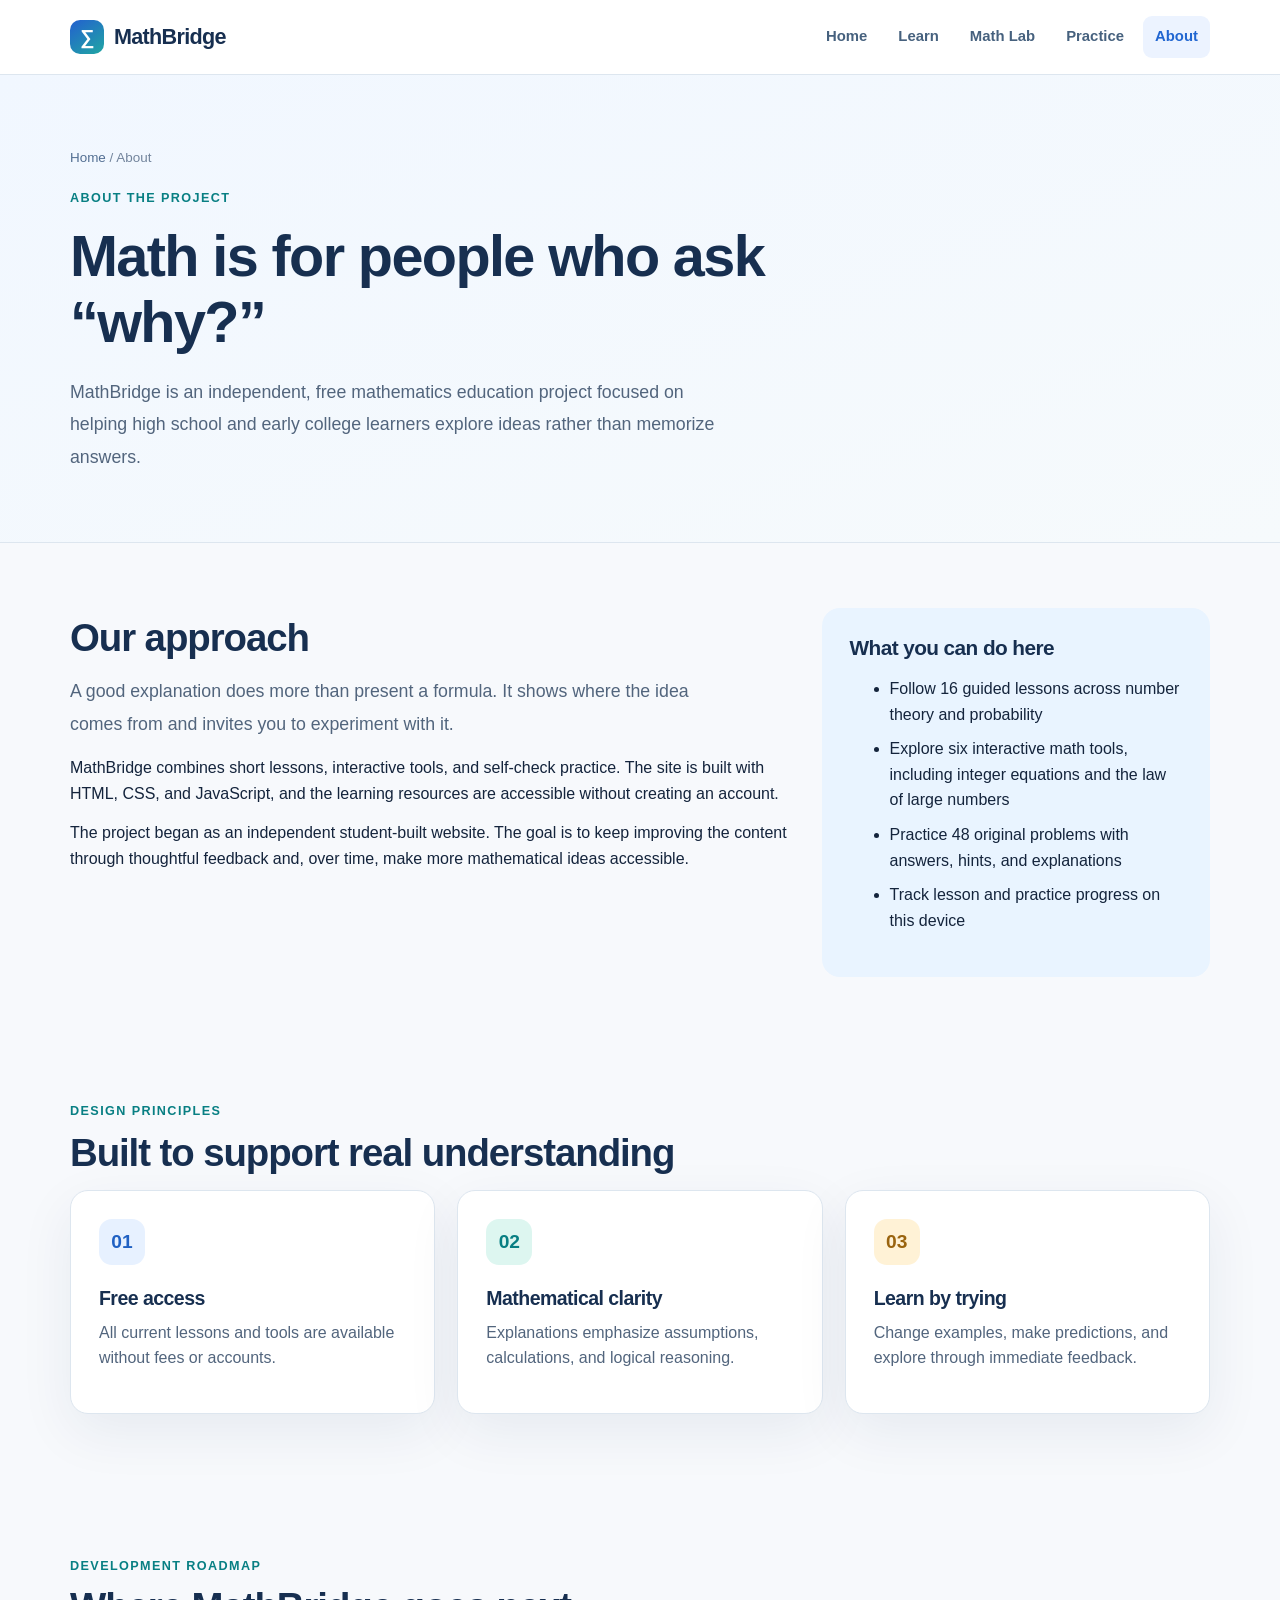
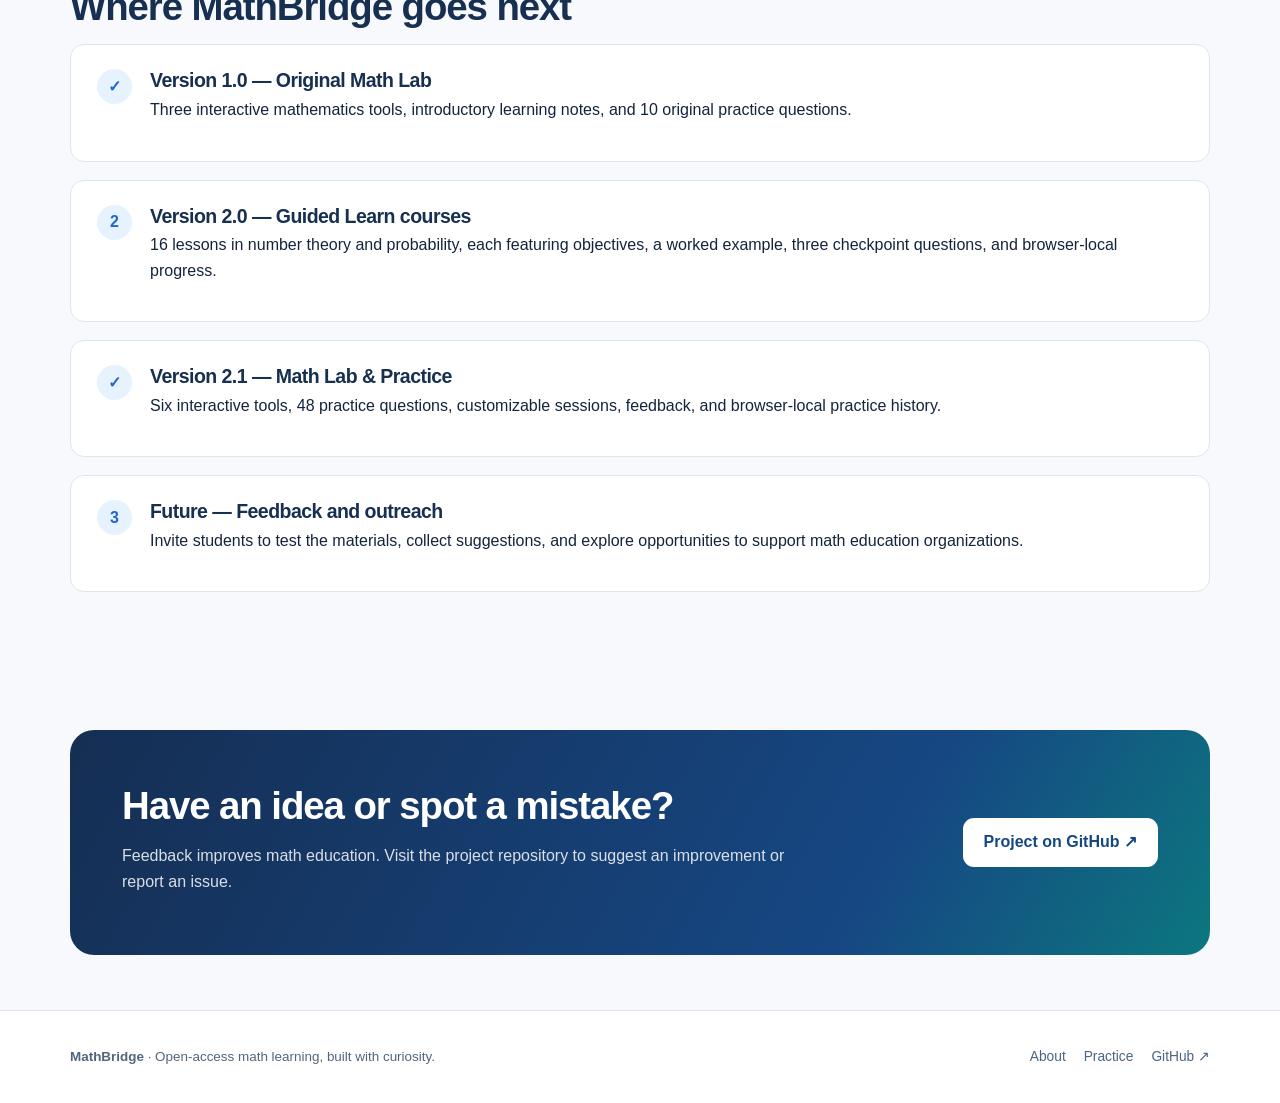
==== commit 496d1944: "Upgrade MathBridge Math Lab and Practice to 2.1" ====
--- a/about.html
+++ b/about.html
@@ -28,9 +28,9 @@
       <main id="main">
 
 <section class="page-hero"><div class="container"><div class="breadcrumb"><a href="./index.html">Home</a> / About</div><span class="eyebrow">About the project</span><h1>Math is for people who ask “why?”</h1><p class="lead">MathBridge is an independent, free mathematics education project focused on helping high school and early college learners explore ideas rather than memorize answers.</p></div></section>
-<div class="container"><div class="about-lead"><div><h2>Our approach</h2><p class="lead">A good explanation does more than present a formula. It shows where the idea comes from and invites you to experiment with it.</p><p>MathBridge combines short lessons, interactive tools, and self-check practice. The site is built with HTML, CSS, and JavaScript, and the learning resources are accessible without creating an account.</p><p>The project began as an independent student-built website. The goal is to keep improving the content through thoughtful feedback and, over time, make more mathematical ideas accessible.</p></div><div class="about-box"><h3>What you can do here</h3><ul><li>Follow 16 guided lessons across number theory and probability</li><li>Run algorithms step by step</li><li>Visualize a binomial distribution</li><li>Check your understanding and track lesson progress on this device</li></ul></div></div>
+<div class="container"><div class="about-lead"><div><h2>Our approach</h2><p class="lead">A good explanation does more than present a formula. It shows where the idea comes from and invites you to experiment with it.</p><p>MathBridge combines short lessons, interactive tools, and self-check practice. The site is built with HTML, CSS, and JavaScript, and the learning resources are accessible without creating an account.</p><p>The project began as an independent student-built website. The goal is to keep improving the content through thoughtful feedback and, over time, make more mathematical ideas accessible.</p></div><div class="about-box"><h3>What you can do here</h3><ul><li>Follow 16 guided lessons across number theory and probability</li><li>Explore six interactive math tools, including integer equations and the law of large numbers</li><li>Practice 48 original problems with answers, hints, and explanations</li><li>Track lesson and practice progress on this device</li></ul></div></div>
   <section class="section-tight"><span class="eyebrow">Design principles</span><h2>Built to support real understanding</h2><div class="grid grid-3"><div class="card"><div class="feature-icon">01</div><h3>Free access</h3><p>All current lessons and tools are available without fees or accounts.</p></div><div class="card"><div class="feature-icon teal">02</div><h3>Mathematical clarity</h3><p>Explanations emphasize assumptions, calculations, and logical reasoning.</p></div><div class="card"><div class="feature-icon gold">03</div><h3>Learn by trying</h3><p>Change examples, make predictions, and explore through immediate feedback.</p></div></div></section>
-  <section class="section"><span class="eyebrow">Development roadmap</span><h2>Where MathBridge goes next</h2><div class="steps"><div class="step"><div class="step-number">✓</div><div><h3>Version 1.0 — Original Math Lab</h3><p>Three interactive mathematics tools, introductory learning notes, and 10 original practice questions.</p></div></div><div class="step"><div class="step-number">2</div><div><h3>Version 2.0 — Guided Learn courses</h3><p>16 lessons in number theory and probability, each featuring objectives, a worked example, three checkpoint questions, and browser-local progress.</p></div></div><div class="step"><div class="step-number">3</div><div><h3>Future — Feedback and outreach</h3><p>Invite students to test the materials, collect suggestions, and explore opportunities to support math education organizations.</p></div></div></div></section>
+  <section class="section"><span class="eyebrow">Development roadmap</span><h2>Where MathBridge goes next</h2><div class="steps"><div class="step"><div class="step-number">✓</div><div><h3>Version 1.0 — Original Math Lab</h3><p>Three interactive mathematics tools, introductory learning notes, and 10 original practice questions.</p></div></div><div class="step"><div class="step-number">2</div><div><h3>Version 2.0 — Guided Learn courses</h3><p>16 lessons in number theory and probability, each featuring objectives, a worked example, three checkpoint questions, and browser-local progress.</p></div></div><div class="step"><div class="step-number">✓</div><div><h3>Version 2.1 — Math Lab &amp; Practice</h3><p>Six interactive tools, 48 practice questions, customizable sessions, feedback, and browser-local practice history.</p></div></div><div class="step"><div class="step-number">3</div><div><h3>Future — Feedback and outreach</h3><p>Invite students to test the materials, collect suggestions, and explore opportunities to support math education organizations.</p></div></div></div></section>
   <section class="section-tight"><div class="cta-panel"><div><h2>Have an idea or spot a mistake?</h2><p>Feedback improves math education. Visit the project repository to suggest an improvement or report an issue.</p></div><a class="button" href="https://github.com/yanjiahuang722/mathbridge/issues" target="_blank" rel="noopener noreferrer">Project on GitHub ↗</a></div></section>
 </div>
 
--- a/css/style.css
+++ b/css/style.css
@@ -346,3 +346,64 @@
   #quiz-retry { display:block; margin:12px 0 0; }
   #quiz-retry[hidden] { display:none; }
 }
+
+
+/* MathBridge 2.1: Math Lab + Practice */
+.lab-menu { padding-top:26px; display:flex; flex-wrap:wrap; gap:9px; }
+.lab-menu a { display:inline-block; border:1px solid #d6e4f3; background:#fff; border-radius:100px; color:#295b8a; text-decoration:none; font-size:.84rem; font-weight:700; padding:8px 13px; }
+.lab-menu a:hover { background:#eaf3ff; }
+.lab-menu + .lab-stack { padding-top:28px; }
+.coefficient-table-wrap { max-width:100%; overflow-x:auto; margin-top:18px; }
+.coefficient-table { width:100%; min-width:490px; text-align:right; border-collapse:collapse; font-variant-numeric:tabular-nums; font-size:.87rem; }
+.coefficient-table caption { text-align:left; color:#516981; font-size:.83rem; padding:0 0 10px; }
+.coefficient-table td,.coefficient-table th { border-bottom:1px solid #e1eaf3; padding:10px 12px; }
+.coefficient-table th { background:#eef5fc; color:#24476f; }
+.coefficient-table td:first-child,.coefficient-table th:first-child { text-align:left; }
+.coefficient-table tbody tr:nth-child(even) { background:#f8fbff; }
+.lab-card .note { margin-top:20px; }
+.practice-workspace { padding-top:35px; }
+.practice-panel { border:1px solid var(--line); border-radius:18px; padding:clamp(20px,3vw,34px); background:#fff; box-shadow:var(--shadow); }
+.practice-panel-heading,.practice-section-title { display:flex; align-items:center; justify-content:space-between; gap:15px; flex-wrap:wrap; }
+.practice-panel-heading h2 { font-size:1.7rem; }
+.practice-controls { margin:22px 0 10px; align-items:end; }
+.practice-controls .field { flex:1 1 170px; max-width:none; }
+.practice-controls .button { margin-bottom:0; flex-shrink:0; }
+.practice-metrics { display:grid; grid-template-columns:repeat(4,minmax(0,1fr)); gap:12px; margin:26px 0 15px; }
+.practice-metric { background:#f2f7fd; border:1px solid #e0eaf5; border-radius:12px; padding:15px 17px; }
+.practice-metric span { display:block; color:#5e7085; font-size:.76rem; line-height:1.4; min-height:2.2em; }
+.practice-metric strong { display:block; color:#18355c; font-size:1.42rem; margin-top:4px; }
+.practice-progress-track { background:#e4eefa; height:10px; border-radius:100px; overflow:hidden; }
+.practice-progress-track > div { height:100%; width:0; background:linear-gradient(90deg,#2678d3,#1ba69a); border-radius:100px; transition:width .25s; }
+.practice-privacy { display:flex; justify-content:space-between; align-items:center; gap:12px; flex-wrap:wrap; margin-top:14px; color:#627992; font-size:.8rem; }
+.button-link { border:0; padding:2px 0; background:none; color:#2463aa; text-decoration:underline; font-size:.82rem; font-weight:650; }
+.practice-section-title { margin:40px 0 22px; }
+.practice-section-title h2 { margin:5px 0 0; font-size:1.65rem; }
+.question-title { font-size:1.17rem; margin:12px 0 16px; }
+.question-top { justify-content:flex-start; gap:8px; flex-wrap:wrap; }
+.question-card { scroll-margin-top:90px; }
+.question-number { color:#647993; font-weight:750; font-size:.8rem; margin-left:auto; }
+.question-card .answers { display:grid; grid-template-columns:repeat(2,minmax(0,1fr)); gap:10px; }
+.question-card .answer-option { border:1px solid #dce5ef; border-radius:11px; padding:13px; background:#fff; display:flex; gap:10px; align-items:center; cursor:pointer; }
+.question-card .answer-option:hover,.question-card .answer-option:has(input:checked) { background:#eef5ff; border-color:#92b7ed; }
+.question-card .answer-option input { flex-shrink:0; accent-color:var(--blue); }
+.question-card .answer-option.is-correct { border-color:#74c6a8; background:#e9f7f1; }
+.question-card .answer-option.is-incorrect { border-color:#eab183; background:#fff3e9; }
+.session-finish { margin:-40px 0 80px; padding:28px; background:linear-gradient(110deg,#e9f7f3,#ebf3ff); border-radius:16px; border:1px solid #cfe7ec; }
+.session-finish strong { color:#154f65; }
+.session-finish p { margin:7px 0; color:#37566d; }
+@media(max-width:900px) { .practice-metrics { grid-template-columns:repeat(2,minmax(0,1fr)); } }
+@media(max-width:600px) {
+ .lab-heading { display:block; }
+ .lab-heading .tag { display:inline-block; margin-bottom:10px; }
+ .practice-controls .field { flex-basis:100%; }
+ .practice-controls .button { width:100%; }
+ .practice-metrics { gap:8px; }
+ .practice-metric { padding:12px; }
+ .practice-metric strong { font-size:1.2rem; }
+ .question-card .answers { grid-template-columns:1fr; }
+ .question-card { padding:21px; }
+ .practice-workspace { padding-top:20px; }
+}
+/* Keep wide coefficient tables and charts inside their own horizontal scrollers on phones. */
+.lab-stack { grid-template-columns:minmax(0,1fr); }
+.lab-card { min-width:0; }
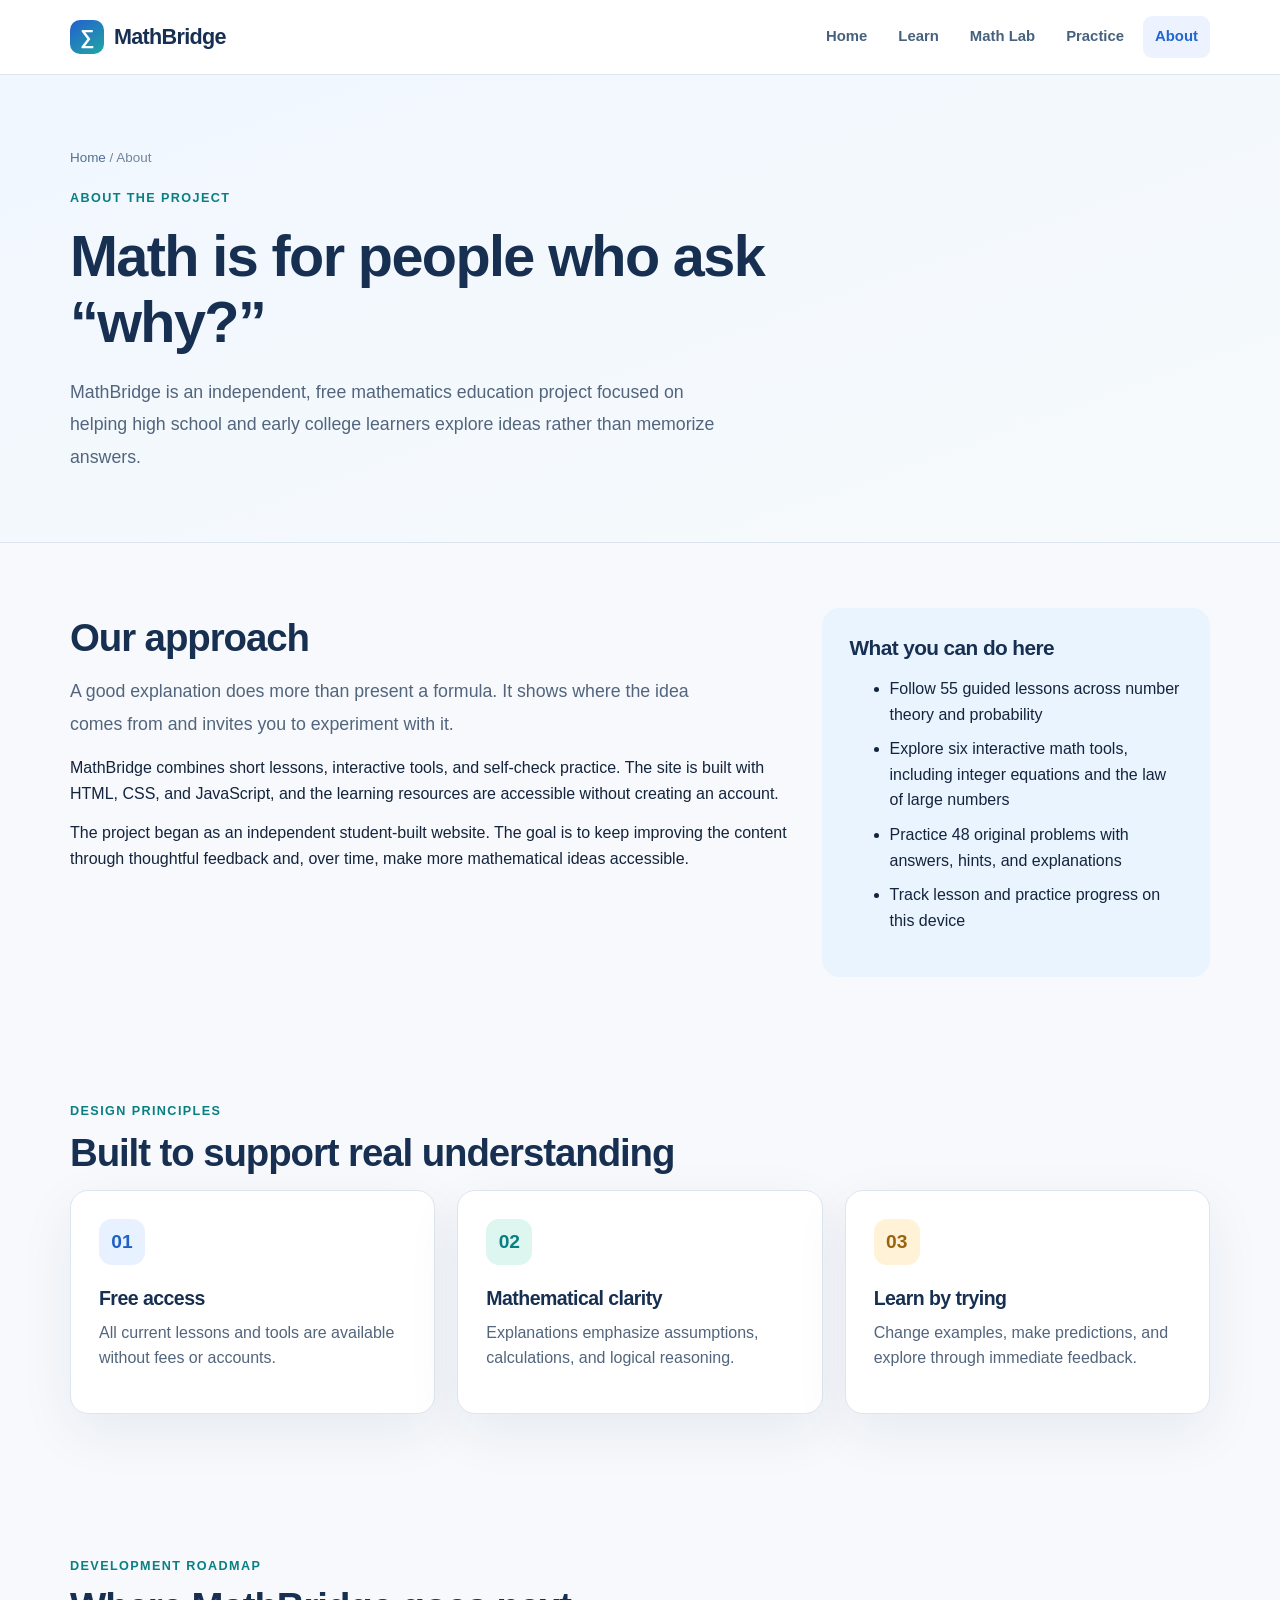
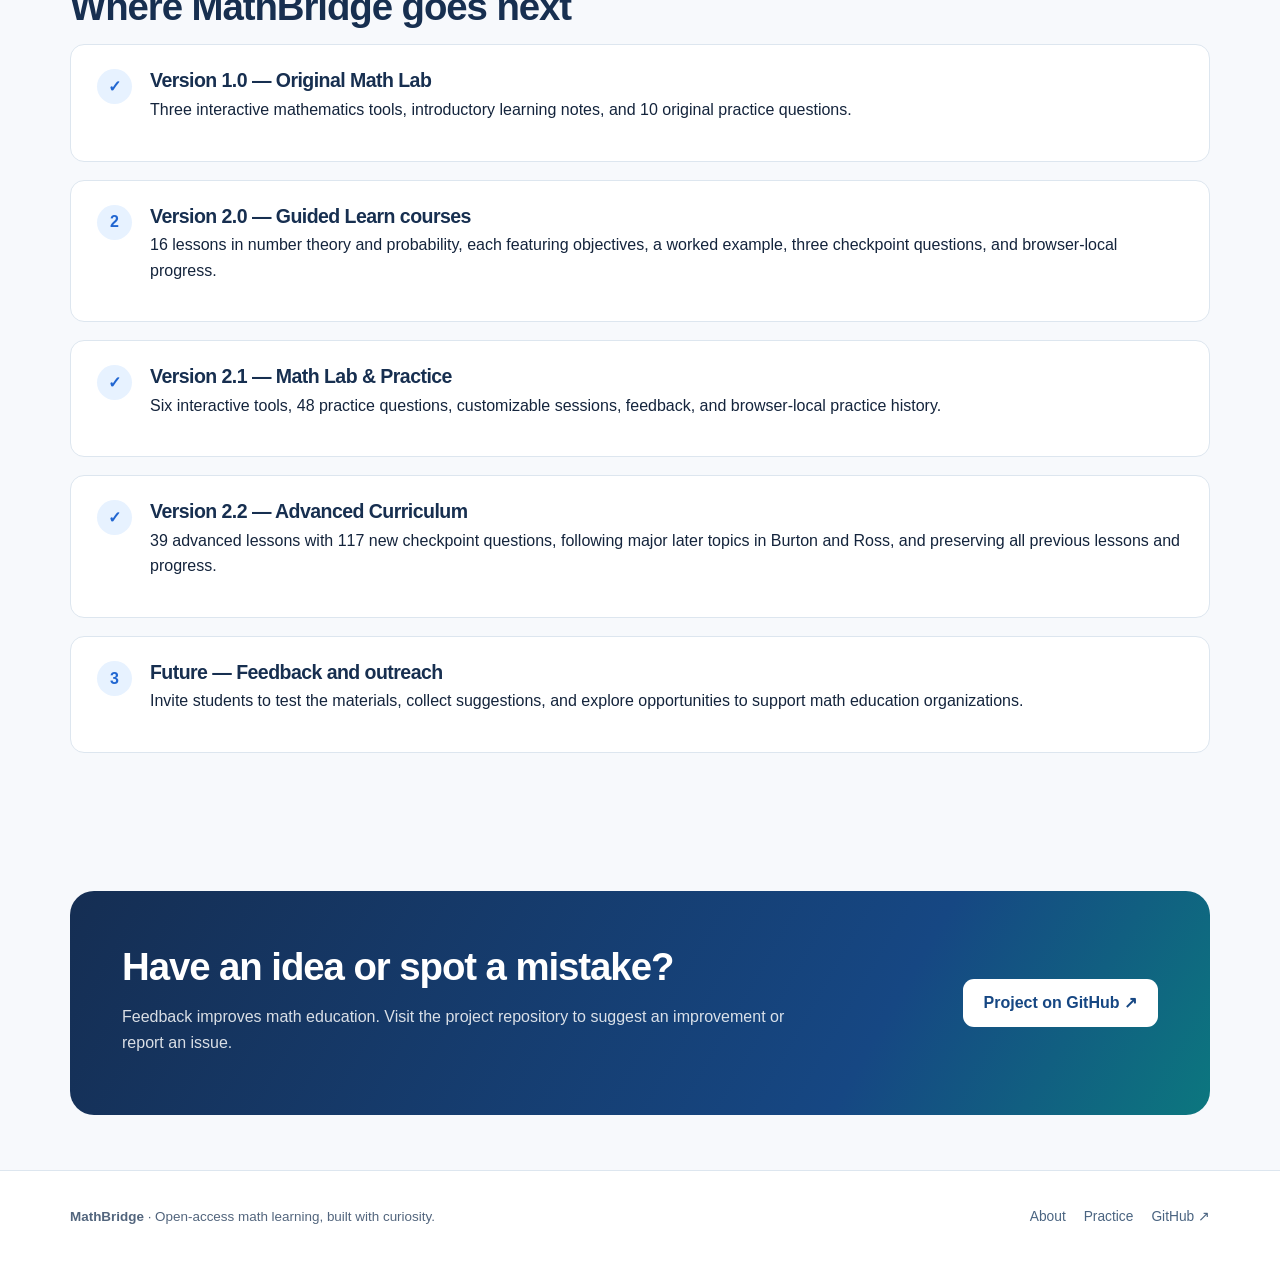
==== commit 78e13114: "Add 39 advanced Number Theory and Probability lessons" ====
--- a/about.html
+++ b/about.html
@@ -28,9 +28,9 @@
       <main id="main">
 
 <section class="page-hero"><div class="container"><div class="breadcrumb"><a href="./index.html">Home</a> / About</div><span class="eyebrow">About the project</span><h1>Math is for people who ask “why?”</h1><p class="lead">MathBridge is an independent, free mathematics education project focused on helping high school and early college learners explore ideas rather than memorize answers.</p></div></section>
-<div class="container"><div class="about-lead"><div><h2>Our approach</h2><p class="lead">A good explanation does more than present a formula. It shows where the idea comes from and invites you to experiment with it.</p><p>MathBridge combines short lessons, interactive tools, and self-check practice. The site is built with HTML, CSS, and JavaScript, and the learning resources are accessible without creating an account.</p><p>The project began as an independent student-built website. The goal is to keep improving the content through thoughtful feedback and, over time, make more mathematical ideas accessible.</p></div><div class="about-box"><h3>What you can do here</h3><ul><li>Follow 16 guided lessons across number theory and probability</li><li>Explore six interactive math tools, including integer equations and the law of large numbers</li><li>Practice 48 original problems with answers, hints, and explanations</li><li>Track lesson and practice progress on this device</li></ul></div></div>
+<div class="container"><div class="about-lead"><div><h2>Our approach</h2><p class="lead">A good explanation does more than present a formula. It shows where the idea comes from and invites you to experiment with it.</p><p>MathBridge combines short lessons, interactive tools, and self-check practice. The site is built with HTML, CSS, and JavaScript, and the learning resources are accessible without creating an account.</p><p>The project began as an independent student-built website. The goal is to keep improving the content through thoughtful feedback and, over time, make more mathematical ideas accessible.</p></div><div class="about-box"><h3>What you can do here</h3><ul><li>Follow 55 guided lessons across number theory and probability</li><li>Explore six interactive math tools, including integer equations and the law of large numbers</li><li>Practice 48 original problems with answers, hints, and explanations</li><li>Track lesson and practice progress on this device</li></ul></div></div>
   <section class="section-tight"><span class="eyebrow">Design principles</span><h2>Built to support real understanding</h2><div class="grid grid-3"><div class="card"><div class="feature-icon">01</div><h3>Free access</h3><p>All current lessons and tools are available without fees or accounts.</p></div><div class="card"><div class="feature-icon teal">02</div><h3>Mathematical clarity</h3><p>Explanations emphasize assumptions, calculations, and logical reasoning.</p></div><div class="card"><div class="feature-icon gold">03</div><h3>Learn by trying</h3><p>Change examples, make predictions, and explore through immediate feedback.</p></div></div></section>
-  <section class="section"><span class="eyebrow">Development roadmap</span><h2>Where MathBridge goes next</h2><div class="steps"><div class="step"><div class="step-number">✓</div><div><h3>Version 1.0 — Original Math Lab</h3><p>Three interactive mathematics tools, introductory learning notes, and 10 original practice questions.</p></div></div><div class="step"><div class="step-number">2</div><div><h3>Version 2.0 — Guided Learn courses</h3><p>16 lessons in number theory and probability, each featuring objectives, a worked example, three checkpoint questions, and browser-local progress.</p></div></div><div class="step"><div class="step-number">✓</div><div><h3>Version 2.1 — Math Lab &amp; Practice</h3><p>Six interactive tools, 48 practice questions, customizable sessions, feedback, and browser-local practice history.</p></div></div><div class="step"><div class="step-number">3</div><div><h3>Future — Feedback and outreach</h3><p>Invite students to test the materials, collect suggestions, and explore opportunities to support math education organizations.</p></div></div></div></section>
+  <section class="section"><span class="eyebrow">Development roadmap</span><h2>Where MathBridge goes next</h2><div class="steps"><div class="step"><div class="step-number">✓</div><div><h3>Version 1.0 — Original Math Lab</h3><p>Three interactive mathematics tools, introductory learning notes, and 10 original practice questions.</p></div></div><div class="step"><div class="step-number">2</div><div><h3>Version 2.0 — Guided Learn courses</h3><p>16 lessons in number theory and probability, each featuring objectives, a worked example, three checkpoint questions, and browser-local progress.</p></div></div><div class="step"><div class="step-number">✓</div><div><h3>Version 2.1 — Math Lab &amp; Practice</h3><p>Six interactive tools, 48 practice questions, customizable sessions, feedback, and browser-local practice history.</p></div></div><div class="step"><div class="step-number">✓</div><div><h3>Version 2.2 — Advanced Curriculum</h3><p>39 advanced lessons with 117 new checkpoint questions, following major later topics in Burton and Ross, and preserving all previous lessons and progress.</p></div></div><div class="step"><div class="step-number">3</div><div><h3>Future — Feedback and outreach</h3><p>Invite students to test the materials, collect suggestions, and explore opportunities to support math education organizations.</p></div></div></div></section>
   <section class="section-tight"><div class="cta-panel"><div><h2>Have an idea or spot a mistake?</h2><p>Feedback improves math education. Visit the project repository to suggest an improvement or report an issue.</p></div><a class="button" href="https://github.com/yanjiahuang722/mathbridge/issues" target="_blank" rel="noopener noreferrer">Project on GitHub ↗</a></div></section>
 </div>
 
--- a/css/style.css
+++ b/css/style.css
@@ -407,3 +407,16 @@
 /* Keep wide coefficient tables and charts inside their own horizontal scrollers on phones. */
 .lab-stack { grid-template-columns:minmax(0,1fr); }
 .lab-card { min-width:0; }
+
+/* MathBridge 2.2: foundation/advanced curriculum filters */
+.level-toolbar{display:flex;align-items:center;gap:10px;flex-wrap:wrap;margin:0 0 24px;color:#4f6785;font-weight:600;font-size:.9rem}
+.level-toolbar span{margin-right:5px}
+.level-chip{border:1px solid #cddced;border-radius:30px;padding:9px 16px;cursor:pointer;background:white;color:#25466e;font:inherit;font-weight:700}
+.level-chip.active,.level-chip:hover{background:#dceafd;border-color:#91baf1;color:#1554a4}
+.level-chip:focus-visible{outline:3px solid #2678d6;outline-offset:2px}
+
+.curriculum-disclaimer{border-left:3px solid #73acdc;padding:10px 16px;margin:10px 0 26px;background:#f5f9fe;color:#55718d;font-size:.86rem;line-height:1.6}
+/* Keep long advanced lesson sidebars usable on tablets and phones. */
+@media (max-width: 850px) {
+  .lesson-sidebar { max-height: 340px; overflow-y: auto; overscroll-behavior: contain; }
+}
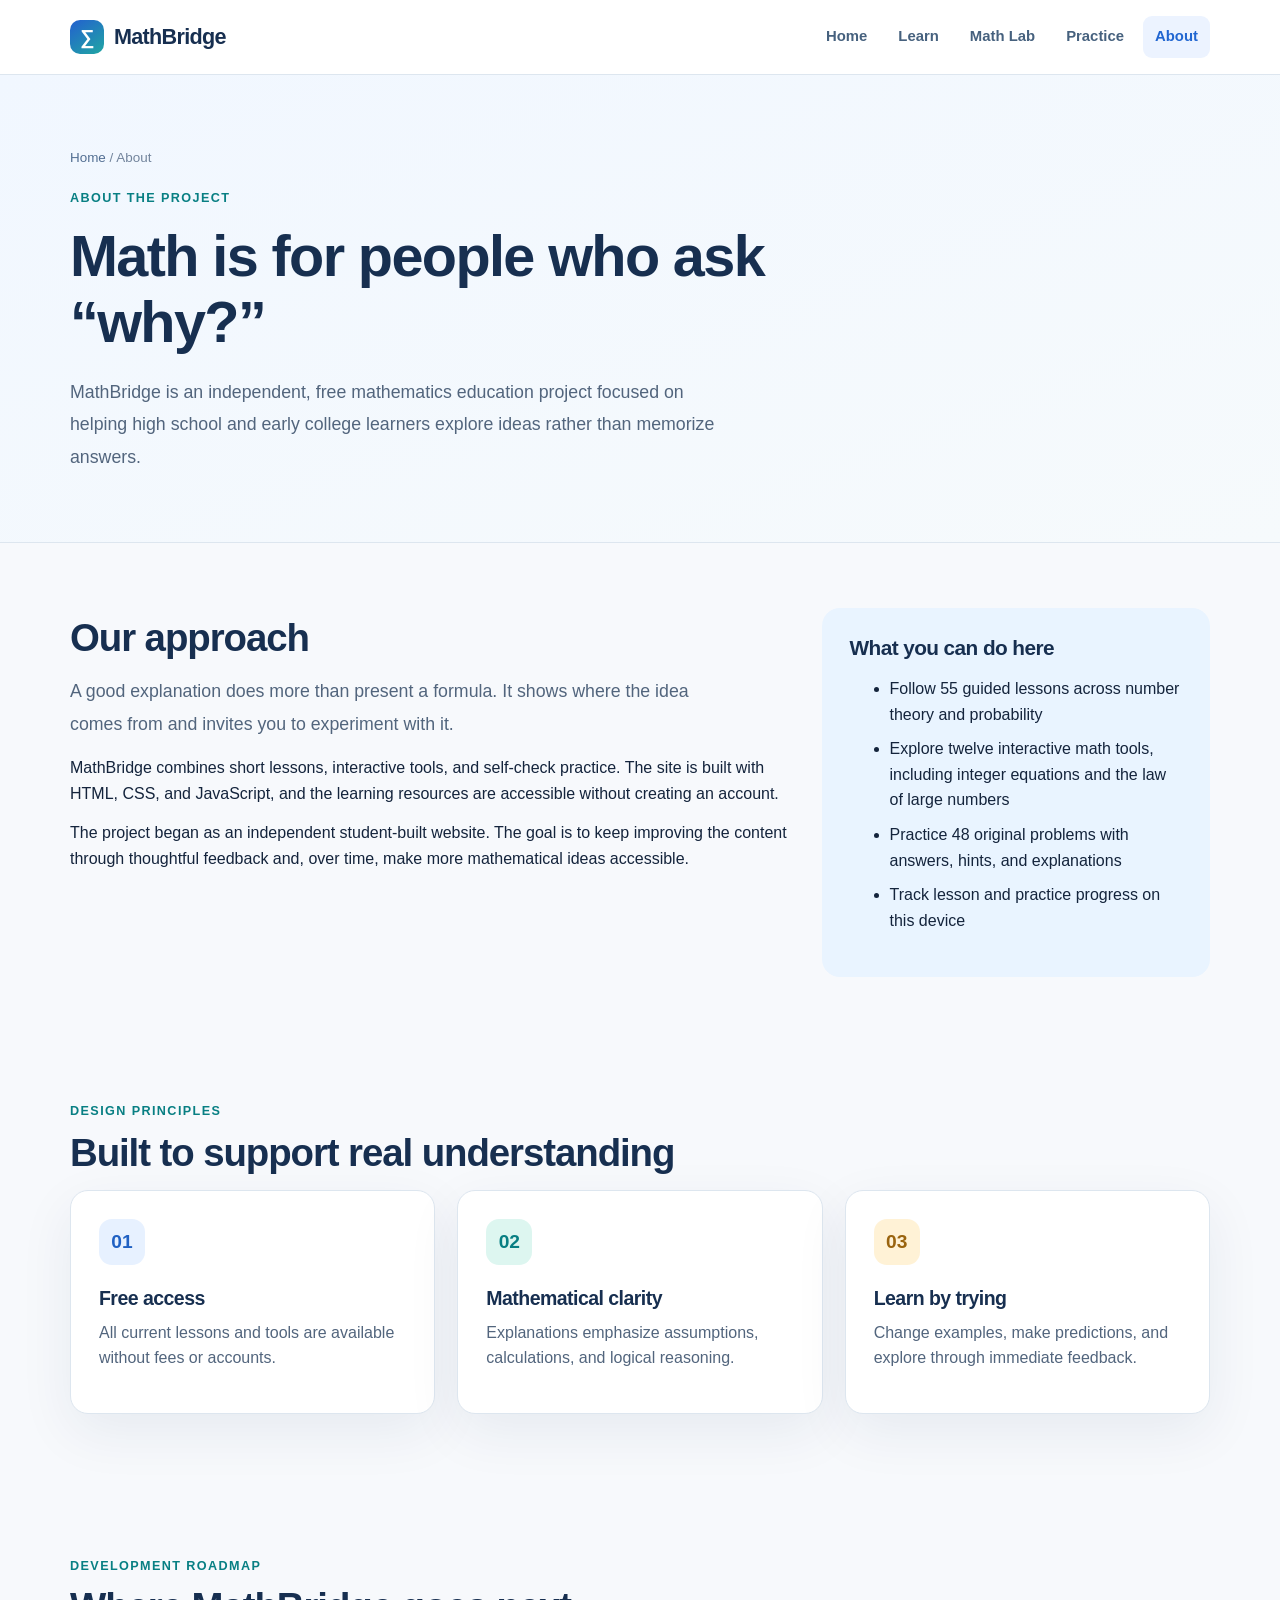
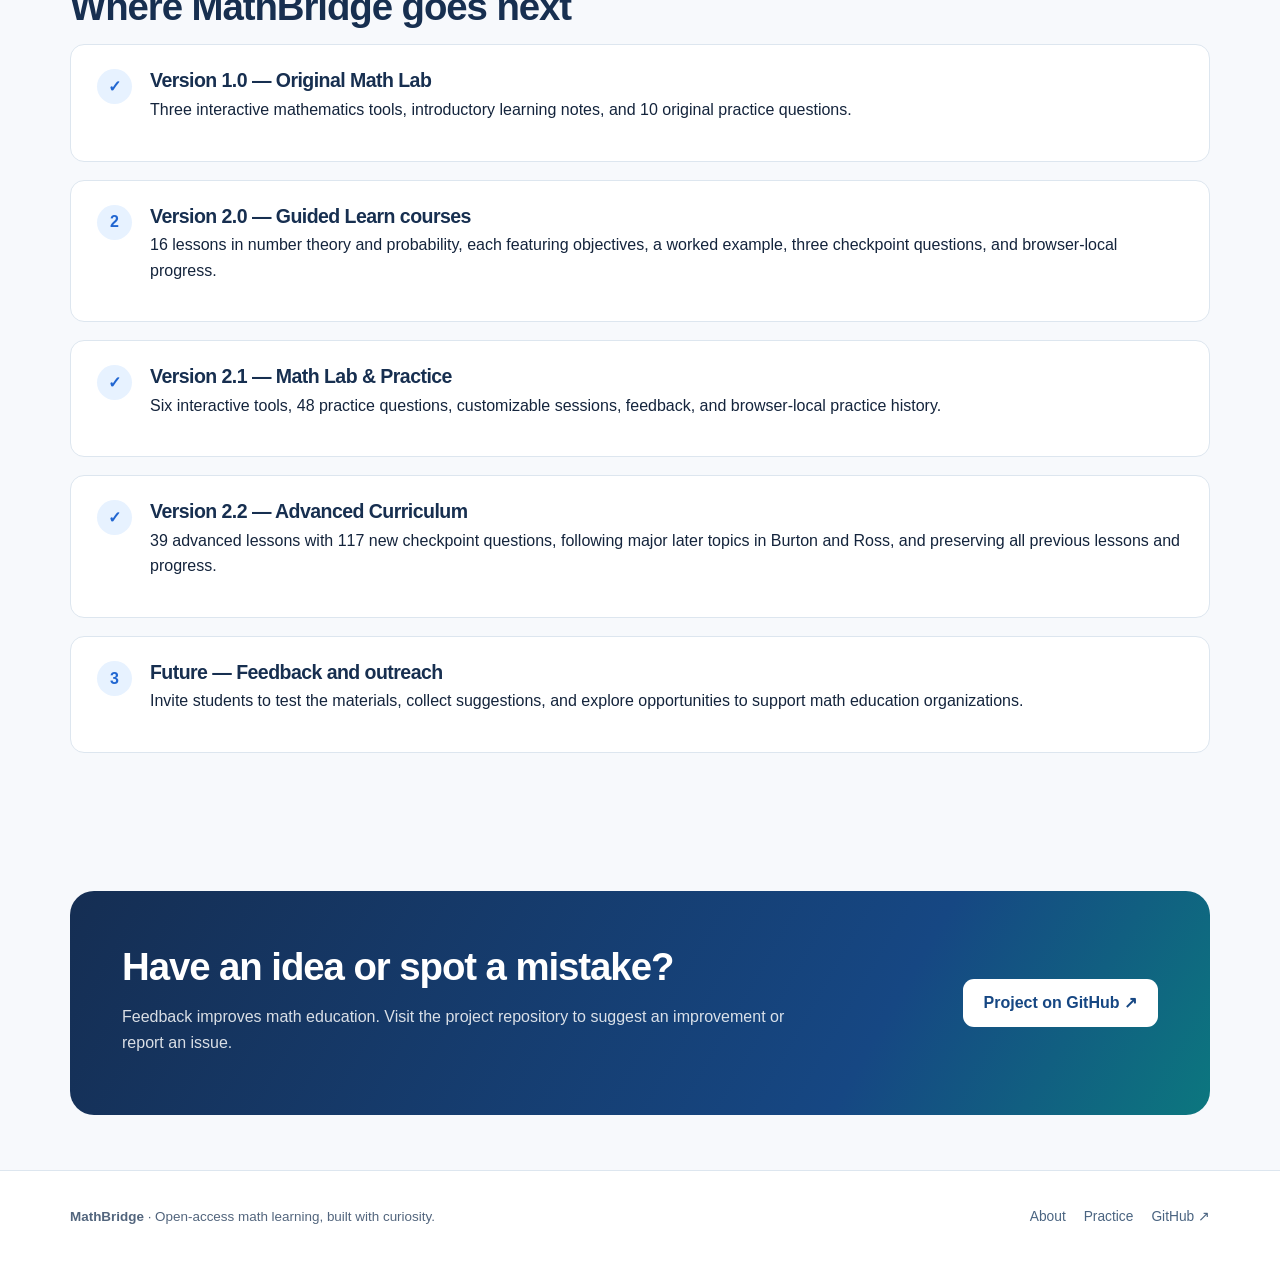
==== commit d46061ed: "Add advanced Math Lab and Practice bank (2.3)" ====
--- a/about.html
+++ b/about.html
@@ -28,7 +28,7 @@
       <main id="main">
 
 <section class="page-hero"><div class="container"><div class="breadcrumb"><a href="./index.html">Home</a> / About</div><span class="eyebrow">About the project</span><h1>Math is for people who ask “why?”</h1><p class="lead">MathBridge is an independent, free mathematics education project focused on helping high school and early college learners explore ideas rather than memorize answers.</p></div></section>
-<div class="container"><div class="about-lead"><div><h2>Our approach</h2><p class="lead">A good explanation does more than present a formula. It shows where the idea comes from and invites you to experiment with it.</p><p>MathBridge combines short lessons, interactive tools, and self-check practice. The site is built with HTML, CSS, and JavaScript, and the learning resources are accessible without creating an account.</p><p>The project began as an independent student-built website. The goal is to keep improving the content through thoughtful feedback and, over time, make more mathematical ideas accessible.</p></div><div class="about-box"><h3>What you can do here</h3><ul><li>Follow 55 guided lessons across number theory and probability</li><li>Explore six interactive math tools, including integer equations and the law of large numbers</li><li>Practice 48 original problems with answers, hints, and explanations</li><li>Track lesson and practice progress on this device</li></ul></div></div>
+<div class="container"><div class="about-lead"><div><h2>Our approach</h2><p class="lead">A good explanation does more than present a formula. It shows where the idea comes from and invites you to experiment with it.</p><p>MathBridge combines short lessons, interactive tools, and self-check practice. The site is built with HTML, CSS, and JavaScript, and the learning resources are accessible without creating an account.</p><p>The project began as an independent student-built website. The goal is to keep improving the content through thoughtful feedback and, over time, make more mathematical ideas accessible.</p></div><div class="about-box"><h3>What you can do here</h3><ul><li>Follow 55 guided lessons across number theory and probability</li><li>Explore twelve interactive math tools, including integer equations and the law of large numbers</li><li>Practice 48 original problems with answers, hints, and explanations</li><li>Track lesson and practice progress on this device</li></ul></div></div>
   <section class="section-tight"><span class="eyebrow">Design principles</span><h2>Built to support real understanding</h2><div class="grid grid-3"><div class="card"><div class="feature-icon">01</div><h3>Free access</h3><p>All current lessons and tools are available without fees or accounts.</p></div><div class="card"><div class="feature-icon teal">02</div><h3>Mathematical clarity</h3><p>Explanations emphasize assumptions, calculations, and logical reasoning.</p></div><div class="card"><div class="feature-icon gold">03</div><h3>Learn by trying</h3><p>Change examples, make predictions, and explore through immediate feedback.</p></div></div></section>
   <section class="section"><span class="eyebrow">Development roadmap</span><h2>Where MathBridge goes next</h2><div class="steps"><div class="step"><div class="step-number">✓</div><div><h3>Version 1.0 — Original Math Lab</h3><p>Three interactive mathematics tools, introductory learning notes, and 10 original practice questions.</p></div></div><div class="step"><div class="step-number">2</div><div><h3>Version 2.0 — Guided Learn courses</h3><p>16 lessons in number theory and probability, each featuring objectives, a worked example, three checkpoint questions, and browser-local progress.</p></div></div><div class="step"><div class="step-number">✓</div><div><h3>Version 2.1 — Math Lab &amp; Practice</h3><p>Six interactive tools, 48 practice questions, customizable sessions, feedback, and browser-local practice history.</p></div></div><div class="step"><div class="step-number">✓</div><div><h3>Version 2.2 — Advanced Curriculum</h3><p>39 advanced lessons with 117 new checkpoint questions, following major later topics in Burton and Ross, and preserving all previous lessons and progress.</p></div></div><div class="step"><div class="step-number">3</div><div><h3>Future — Feedback and outreach</h3><p>Invite students to test the materials, collect suggestions, and explore opportunities to support math education organizations.</p></div></div></div></section>
   <section class="section-tight"><div class="cta-panel"><div><h2>Have an idea or spot a mistake?</h2><p>Feedback improves math education. Visit the project repository to suggest an improvement or report an issue.</p></div><a class="button" href="https://github.com/yanjiahuang722/mathbridge/issues" target="_blank" rel="noopener noreferrer">Project on GitHub ↗</a></div></section>
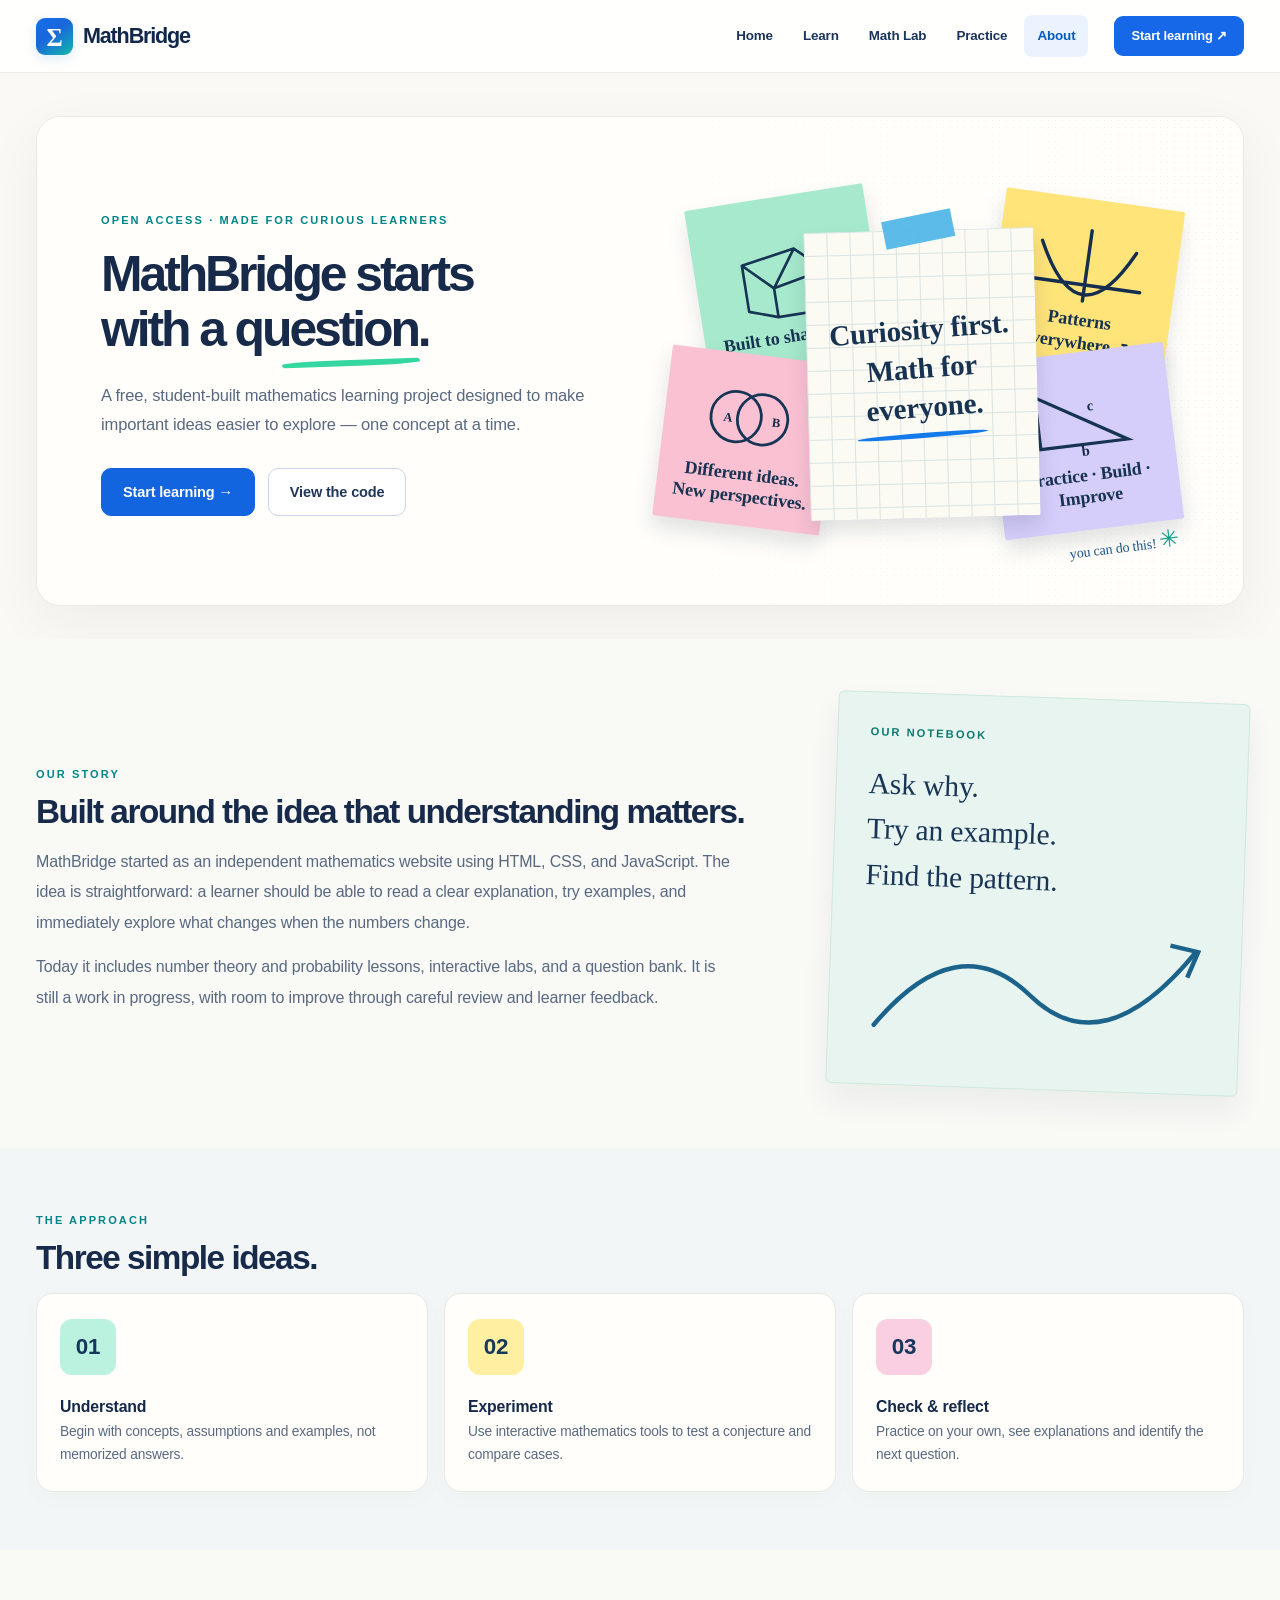
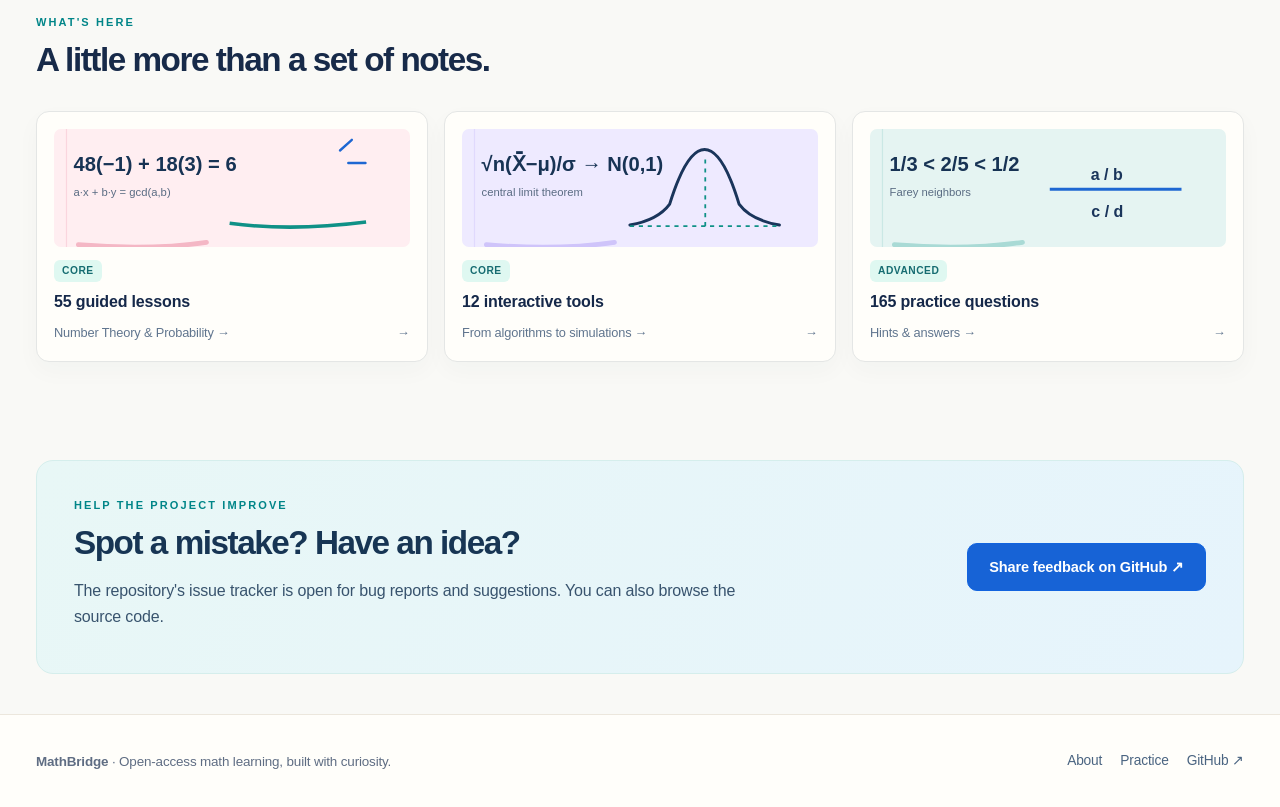
==== commit f4270561: "Redesign MathBridge with notebook-style illustrations" ====
--- a/about.html
+++ b/about.html
@@ -1,49 +1,50 @@
-    <!doctype html>
-    <html lang="en">
-    <head>
-      <meta charset="utf-8">
-      <meta name="viewport" content="width=device-width,initial-scale=1">
-      <meta name="description" content="Learn about the MathBridge open-access mathematics education project.">
-      <meta name="theme-color" content="#172f50">
-      <title>About | MathBridge</title>
-      <link rel="stylesheet" href="./css/style.css">
-      <script src="./js/app.js" defer></script>
+ <!DOCTYPE html>
 
-    </head>
-    <body>
-      <a class="skip-link" href="#main">Skip to content</a>
-      <header class="site-header">
-        <div class="container nav">
-          <a class="brand" href="./index.html" aria-label="MathBridge home"><span class="brand-mark" aria-hidden="true">∑</span> MathBridge</a>
-          <button class="nav-toggle" type="button" aria-expanded="false" aria-controls="site-nav">Menu</button>
-          <nav id="site-nav" class="nav-links" aria-label="Main navigation">
-            <a href="./index.html">Home</a>
+<html lang="en">
+<head>
+<meta charset="utf-8"/>
+<meta content="width=device-width,initial-scale=1" name="viewport"/>
+<meta content="Learn about the MathBridge open-access mathematics education project." name="description"/>
+<meta content="#172f50" name="theme-color"/>
+<title>About | MathBridge</title>
+<link href="./css/style.css" rel="stylesheet"/>
+<script defer="" src="./js/app.js"></script>
+<link href="./assets/favicon.svg" rel="icon" type="image/svg+xml"/></head>
+<body>
+<a class="skip-link" href="#main">Skip to content</a>
+<header class="site-header">
+<div class="container nav">
+<a aria-label="MathBridge home" class="brand" href="./index.html"><span aria-hidden="true" class="brand-mark">Σ</span> MathBridge</a>
+<button aria-controls="site-nav" aria-expanded="false" class="nav-toggle" type="button">☰ Menu</button>
+<nav aria-label="Main navigation" class="nav-links" id="site-nav">
+<a href="./index.html">Home</a>
 <a href="./learn.html">Learn</a>
 <a href="./math-lab.html">Math Lab</a>
 <a href="./practice.html">Practice</a>
-<a href="./about.html" aria-current="page">About</a>
-          </nav>
-        </div>
-      </header>
-      <main id="main">
-
-<section class="page-hero"><div class="container"><div class="breadcrumb"><a href="./index.html">Home</a> / About</div><span class="eyebrow">About the project</span><h1>Math is for people who ask “why?”</h1><p class="lead">MathBridge is an independent, free mathematics education project focused on helping high school and early college learners explore ideas rather than memorize answers.</p></div></section>
-<div class="container"><div class="about-lead"><div><h2>Our approach</h2><p class="lead">A good explanation does more than present a formula. It shows where the idea comes from and invites you to experiment with it.</p><p>MathBridge combines short lessons, interactive tools, and self-check practice. The site is built with HTML, CSS, and JavaScript, and the learning resources are accessible without creating an account.</p><p>The project began as an independent student-built website. The goal is to keep improving the content through thoughtful feedback and, over time, make more mathematical ideas accessible.</p></div><div class="about-box"><h3>What you can do here</h3><ul><li>Follow 55 guided lessons across number theory and probability</li><li>Explore twelve interactive math tools, including integer equations and the law of large numbers</li><li>Practice 48 original problems with answers, hints, and explanations</li><li>Track lesson and practice progress on this device</li></ul></div></div>
-  <section class="section-tight"><span class="eyebrow">Design principles</span><h2>Built to support real understanding</h2><div class="grid grid-3"><div class="card"><div class="feature-icon">01</div><h3>Free access</h3><p>All current lessons and tools are available without fees or accounts.</p></div><div class="card"><div class="feature-icon teal">02</div><h3>Mathematical clarity</h3><p>Explanations emphasize assumptions, calculations, and logical reasoning.</p></div><div class="card"><div class="feature-icon gold">03</div><h3>Learn by trying</h3><p>Change examples, make predictions, and explore through immediate feedback.</p></div></div></section>
-  <section class="section"><span class="eyebrow">Development roadmap</span><h2>Where MathBridge goes next</h2><div class="steps"><div class="step"><div class="step-number">✓</div><div><h3>Version 1.0 — Original Math Lab</h3><p>Three interactive mathematics tools, introductory learning notes, and 10 original practice questions.</p></div></div><div class="step"><div class="step-number">2</div><div><h3>Version 2.0 — Guided Learn courses</h3><p>16 lessons in number theory and probability, each featuring objectives, a worked example, three checkpoint questions, and browser-local progress.</p></div></div><div class="step"><div class="step-number">✓</div><div><h3>Version 2.1 — Math Lab &amp; Practice</h3><p>Six interactive tools, 48 practice questions, customizable sessions, feedback, and browser-local practice history.</p></div></div><div class="step"><div class="step-number">✓</div><div><h3>Version 2.2 — Advanced Curriculum</h3><p>39 advanced lessons with 117 new checkpoint questions, following major later topics in Burton and Ross, and preserving all previous lessons and progress.</p></div></div><div class="step"><div class="step-number">3</div><div><h3>Future — Feedback and outreach</h3><p>Invite students to test the materials, collect suggestions, and explore opportunities to support math education organizations.</p></div></div></div></section>
-  <section class="section-tight"><div class="cta-panel"><div><h2>Have an idea or spot a mistake?</h2><p>Feedback improves math education. Visit the project repository to suggest an improvement or report an issue.</p></div><a class="button" href="https://github.com/yanjiahuang722/mathbridge/issues" target="_blank" rel="noopener noreferrer">Project on GitHub ↗</a></div></section>
+<a aria-current="page" href="./about.html">About</a>
+</nav>
+<a class="nav-start" href="./learn.html">Start learning <span aria-hidden="true">↗</span></a></div>
+</header>
+<main id="main"><section class="editorial-hero about-hero"><div class="container editorial-hero-grid"><div class="hero-copy"><span class="eyebrow">OPEN ACCESS · MADE FOR CURIOUS LEARNERS</span><h1>MathBridge starts<br/>with <span class="underline-accent">a question.</span></h1><p class="lead">A free, student-built mathematics learning project designed to make important ideas easier to explore — one concept at a time.</p><div class="hero-actions"><a class="button" href="./learn.html">Start learning →</a><a class="button button-secondary" href="https://github.com/yanjiahuang722/mathbridge">View the code</a></div></div><div aria-label="Handmade notebook-style collage of mathematics diagrams and learning notes" class="note-collage collage-about" role="img">
+<div class="paper-note note-grid"><span class="tape"></span><span class="note-center">Curiosity first.<br/><strong>Math for everyone.</strong></span><span class="stroke"></span></div>
+<div class="paper-note note-mint"><svg aria-hidden="true" viewbox="0 0 155 96"><path d="M30 77 L30 24 L91 14 L122 43 L122 88 L62 88 Z M30 24 L62 55 L122 43 M62 55 V88 M91 14 L62 55" fill="none" stroke="#173454" stroke-linejoin="round" stroke-width="3"></path></svg><span>Built to share ideas</span></div>
+<div class="paper-note note-yellow"><svg aria-hidden="true" viewbox="0 0 160 95"><path d="M15 72 H145 M80 91 V8 M24 27 Q80 140 135 27" fill="none" stroke="#152e50" stroke-linecap="round" stroke-width="4"></path></svg><span>Patterns everywhere ↗</span></div>
+<div class="paper-note note-pink"><svg aria-hidden="true" viewbox="0 0 180 90"><circle cx="72" cy="45" fill="none" r="36" stroke="#173454" stroke-width="4"></circle><circle cx="110" cy="45" fill="none" r="36" stroke="#173454" stroke-width="4"></circle><text x="54" y="53">A</text><text x="124" y="53">B</text></svg><span>Different ideas.<br/>New perspectives.</span></div>
+<div class="paper-note note-purple"><svg aria-hidden="true" viewbox="0 0 170 95"><path d="M30 79 L30 14 L139 79 Z" fill="none" stroke="#173454" stroke-width="4"></path><text x="16" y="54">a</text><text x="80" y="93">b</text><text x="93" y="38">c</text></svg><span>Practice · Build · Improve</span></div>
+<div aria-hidden="true" class="collage-scribble">you can do this! <span>✳</span></div></div></div></section>
+<section class="section"><div class="container story-grid"><div><span class="eyebrow">OUR STORY</span><h2>Built around the idea that understanding matters.</h2><p>MathBridge started as an independent mathematics website using HTML, CSS, and JavaScript. The idea is straightforward: a learner should be able to read a clear explanation, try examples, and immediately explore what changes when the numbers change.</p><p>Today it includes number theory and probability lessons, interactive labs, and a question bank. It is still a work in progress, with room to improve through careful review and learner feedback.</p></div><div class="story-note"><span>OUR NOTEBOOK</span><p>Ask why.<br/>Try an example.<br/>Find the pattern.</p><svg aria-hidden="true" viewbox="0 0 310 120"><path d="M12 97 Q84 5 151 66 T298 22" fill="none" stroke="#1b638b" stroke-linecap="round" stroke-width="4"></path><path d="M275 17 L300 22 L291 45" fill="none" stroke="#1b638b" stroke-width="4"></path></svg></div></div></section>
+<section class="section our-values"><div class="container"><span class="eyebrow">THE APPROACH</span><h2>Three simple ideas.</h2><div class="values-row three-values"><div class="value-tile"><span class="value-icon mint">01</span><strong>Understand</strong><p>Begin with concepts, assumptions and examples, not memorized answers.</p></div><div class="value-tile"><span class="value-icon yellow">02</span><strong>Experiment</strong><p>Use interactive mathematics tools to test a conjecture and compare cases.</p></div><div class="value-tile"><span class="value-icon pink">03</span><strong>Check &amp; reflect</strong><p>Practice on your own, see explanations and identify the next question.</p></div></div></div></section>
+<section class="section"><div class="container"><div class="section-heading"><div><span class="eyebrow">WHAT'S HERE</span><h2>A little more than a set of notes.</h2></div></div><div class="preview-grid about-preview"><a class="preview-card" href="./learn.html"><img alt="" loading="lazy" src="./assets/lesson-art/nt-bezout.svg"/><span class="micro-label">Core</span><strong>55 guided lessons</strong><span class="preview-extra">Number Theory &amp; Probability → <span aria-hidden="true">→</span></span></a><a class="preview-card" href="./math-lab.html"><img alt="" loading="lazy" src="./assets/lesson-art/pr-clt.svg"/><span class="micro-label">Core</span><strong>12 interactive tools</strong><span class="preview-extra">From algorithms to simulations → <span aria-hidden="true">→</span></span></a><a class="preview-card" href="./practice.html"><img alt="" loading="lazy" src="./assets/lesson-art/nt-farey.svg"/><span class="micro-label">Advanced</span><strong>165 practice questions</strong><span class="preview-extra">Hints &amp; answers → <span aria-hidden="true">→</span></span></a></div></div></section>
+<section class="section-tight"><div class="container"><div class="cta-panel new-cta"><div><span class="eyebrow">Help the project improve</span><h2>Spot a mistake? Have an idea?</h2><p>The repository's issue tracker is open for bug reports and suggestions. You can also browse the source code.</p></div><a class="button" href="https://github.com/yanjiahuang722/mathbridge/issues" rel="noopener noreferrer" target="_blank">Share feedback on GitHub ↗</a></div></div></section></main>
+<footer class="site-footer">
+<div class="container footer-inner">
+<p><strong>MathBridge</strong> · Open-access math learning, built with curiosity.</p>
+<div class="footer-links">
+<a href="./about.html">About</a>
+<a href="./practice.html">Practice</a>
+<a href="https://github.com/yanjiahuang722/mathbridge" rel="noopener noreferrer" target="_blank">GitHub ↗</a>
 </div>
-
-      </main>
-      <footer class="site-footer">
-        <div class="container footer-inner">
-          <p><strong>MathBridge</strong> · Open-access math learning, built with curiosity.</p>
-          <div class="footer-links">
-            <a href="./about.html">About</a>
-            <a href="./practice.html">Practice</a>
-            <a href="https://github.com/yanjiahuang722/mathbridge" target="_blank" rel="noopener noreferrer">GitHub ↗</a>
-          </div>
-        </div>
-      </footer>
-    </body>
-    </html>+</div>
+</footer>
+</body>
+</html>
--- a/css/style.css
+++ b/css/style.css
@@ -420,3 +420,143 @@
 @media (max-width: 850px) {
   .lesson-sidebar { max-height: 340px; overflow-y: auto; overscroll-behavior: contain; }
 }
+/* MathBridge Notebook Edition — visual only; all existing algorithms and storage retained. */
+:root {--ink:#152849;--navy:#152849;--blue:#135edb;--teal:#0c8988;--bg:#f8f8f5;--paper:#fffefa;--muted:#5f6d83;--line:#e6e5e0;--soft:#edf4ff;--shadow:0 12px 40px rgba(27,43,67,.052);--radius:18px;}
+html {scroll-padding-top:95px}
+body {background:#f9f9f6; color:var(--ink);font-family:Inter,ui-sans-serif,-apple-system,BlinkMacSystemFont,"Segoe UI",Arial,sans-serif;letter-spacing:-.01em}
+.container {width:min(1250px,calc(100% - 72px))}
+.site-header{background:rgba(255,255,253,.96);border-bottom:1px solid #efede9;backdrop-filter:blur(20px)}
+.nav{height:72px;gap:26px}.brand{font-size:1.35rem;letter-spacing:-.055em;color:#11284b;white-space:nowrap}
+.brand-mark{background:linear-gradient(145deg,#1370eb 0%,#1b66dc 43%,#10baa9 100%);border-radius:9px;width:37px;height:37px;font-family:Georgia,serif;font-size:1.55rem;box-shadow:0 4px 13px #1870ca22;letter-spacing:0}
+.nav-links{gap:4px; margin-left:auto}.nav-links a{color:#1b345b;font-size:.84rem;padding:10px 13px;border-radius:8px;font-weight:650}
+.nav-links a:hover,.nav-links a[aria-current="page"]{background:#eaf3ff;color:#0759bf}
+.nav-start{background:#1768e9;color:white;text-decoration:none;padding:10px 17px;border-radius:9px;font-size:.81rem;font-weight:750;white-space:nowrap}
+.nav-start:hover{background:#0b4fb8;color:#fff}
+.eyebrow{color:#008588;letter-spacing:.19em;font-size:.69rem;font-weight:850}
+h1,h2,h3,h4 {color:#172a49;letter-spacing:-.044em;line-height:1.16}
+h1{font-size:clamp(2.9rem,5vw,4.6rem)} h2{font-size:clamp(1.7rem,2.6vw,2.6rem)}
+p,.lead{color:#596980}.lead{font-size:1.07rem;line-height:1.75}
+.button{background:#1264df;border:1px solid #1264df;border-radius:10px;font-size:.91rem;font-weight:750;box-shadow:none;padding:13px 21px;min-height:47px}
+.button:hover{background:#0f4eb6;border-color:#0f4eb6}
+.button-secondary{color:#213759;background:#fff;border-color:#c9d6e9}
+.button-secondary:hover{color:#123b81;background:#edf4ff;border-color:#b6cde9}
+.underline-accent{position:relative;display:inline;white-space:normal}
+.underline-accent:after{content:"";position:absolute;left:36%;bottom:-9px;width:60%;height:6px;background:#35d7a1;transform:rotate(-2deg);border-radius:80% 6px 80% 6px}
+/* The note collage is real HTML+SVG; all math elements remain sharp at any size. */
+.editorial-hero{padding:43px 0 33px;background:#faf9f6;overflow:hidden}
+.editorial-hero-grid{border:1px solid #ecebe8;box-shadow:0 18px 57px rgba(35,39,41,.055);background:#fffefa;border-radius:24px;padding:64px clamp(30px,5vw,70px);min-height:490px;display:grid;grid-template-columns:minmax(0,1fr) minmax(410px,1fr);gap:20px;align-items:center;position:relative}
+.editorial-hero-grid:before{content:"";position:absolute;inset:0;pointer-events:none;border-radius:24px;opacity:.28;background-image:radial-gradient(#c8c2b3 .48px,transparent .48px);background-size:7px 7px;mask-image:linear-gradient(90deg,transparent 43%,#000)}
+.hero-copy{position:relative;z-index:2;min-width:0}.hero-copy h1{margin:15px 0 25px;font-size:clamp(2.8rem,4.45vw,4.35rem);line-height:1.1;letter-spacing:-.062em}
+.hero-copy .lead{max-width:485px;font-size:1.035rem;margin:0}
+.hero-copy .hero-actions{display:flex;flex-wrap:wrap;gap:13px;margin-top:28px}
+.note-collage{height:330px;position:relative;isolation:isolate;margin:0 5px 0 12px}
+.paper-note{position:absolute;display:flex;align-items:center;justify-content:center;flex-direction:column;box-shadow:0 11px 20px #152a4821;color:#173351;text-align:center;border-radius:2px;padding:14px;transition:transform .25s ease}
+.note-collage .paper-note:hover{transform:translateY(-4px) rotate(0deg)}
+.paper-note>span:not(.tape):not(.stroke){font-family:"Comic Sans MS","Bradley Hand",cursive;font-size:18px;line-height:1.23;font-weight:600}
+.note-grid{inset:29px 114px 1px 134px;z-index:2;transform:rotate(-1.5deg);background:#fbfaf3;background-image:linear-gradient(#d9e4e3 1px,transparent 1px),linear-gradient(90deg,#d9e4e3 1px,transparent 1px);background-size:23px 23px}
+.note-grid .note-center{font-family:"Comic Sans MS","Bradley Hand",cursive!important;font-size:29px!important;line-height:1.35!important;transform:rotate(-3deg)}
+.note-grid .note-center strong{font-weight:850}.note-grid .stroke{width:65%;height:5px;background:#137aec;border-radius:100%;transform:rotate(-3deg);margin-top:5px}
+.note-grid .tape{position:absolute;top:-15px;width:70px;height:28px;background:#54b8e8;opacity:.95;transform:rotate(-10deg)}
+.note-mint{background:#a6e9cc;width:180px;height:191px;left:7%;top:0;transform:rotate(-9deg);z-index:3}
+.note-yellow{background:#ffe47a;width:180px;height:175px;top:3px;right:0;transform:rotate(8deg);z-index:3}
+.note-pink{background:#fac1d3;width:168px;height:172px;bottom:0;left:0;transform:rotate(7deg);z-index:4}
+.note-purple{background:#d5cdfa;width:180px;height:178px;bottom:-4px;right:0;transform:rotate(-7deg);z-index:4}
+.paper-note svg{width:90%;height:90px;overflow:visible;flex:0 0 auto}.paper-note svg text{fill:#152b45;font-size:18px;font-weight:600;font-family:Georgia,serif}
+.paper-note.note-mint span,.paper-note.note-yellow span,.paper-note.note-pink span,.paper-note.note-purple span{font-size:15px}
+.collage-scribble{position:absolute;right:-5px;bottom:-37px;color:#1c5489;font-family:"Comic Sans MS","Bradley Hand",cursive;font-size:14px;transform:rotate(-7deg)}.collage-scribble span{color:#14a58c;font-size:24px}
+.home-stats{padding:0 0 36px}.stats-inline{display:flex;flex-wrap:wrap;justify-content:space-between;background:#eff4fc;border:1px solid #e8edf6;border-radius:17px;padding:17px 29px;gap:15px}
+.stats-inline>div{flex:1 1 145px;border-right:1px solid #d2dfef}.stats-inline>div:last-child{border:0}.stats-inline strong{display:block;font-size:1.35rem;letter-spacing:-.05em;line-height:1.3}.stats-inline span{display:block;font-size:.82rem;color:#556c87}
+.section{padding:58px 0}.section-tight{padding:40px 0}.section-heading{margin-bottom:24px;align-items:end}.section-heading h2{margin:7px 0}.section-heading p{max-width:650px}
+.home-features{padding-top:22px}.values-row{display:grid;grid-template-columns:repeat(4,minmax(0,1fr));gap:16px}
+.value-tile{padding:25px 23px;border-radius:17px;border:1px solid #eae8e2;background:#fffefa;min-width:0;box-shadow:0 6px 24px #25345106}
+.value-icon{display:grid;place-items:center;width:56px;height:56px;font-weight:900;font-size:1.4rem;border-radius:12px;margin-bottom:19px;color:#17375c}.value-icon.purple{background:#ded8fe}.value-icon.mint{background:#bbf1df}.value-icon.yellow{background:#fff0a1}.value-icon.pink{background:#facfe1}
+.value-tile strong{font-size:.99rem}.value-tile p{font-size:.86rem;line-height:1.7;margin-bottom:0}
+.home-explore{padding-top:36px}
+.preview-grid{display:grid;grid-template-columns:repeat(3,minmax(0,1fr));gap:16px}
+.preview-card{background:#fffefa;border:1px solid #e4e6e5;border-radius:13px;display:flex;flex-direction:column;text-decoration:none;color:var(--ink);padding:17px;min-height:233px;box-shadow:0 9px 23px #28364908;transition:transform .2s,border-color .2s}
+.preview-card:hover{transform:translateY(-4px);border-color:#85b2e9;color:var(--ink)}
+.preview-card>img{width:100%;height:118px;object-fit:cover;display:block;border-radius:7px;margin-bottom:13px}
+.micro-label{display:inline-flex;align-self:flex-start;color:#166c71;background:#dff8f1;font-size:.64rem;font-weight:850;border-radius:6px;letter-spacing:.05em;text-transform:uppercase;padding:3px 8px;margin-bottom:10px}
+.preview-card strong{font-size:1rem;line-height:1.28}.preview-extra{font-size:.8rem;color:#60758e;display:flex;justify-content:space-between;margin-top:auto;padding-top:11px}
+.pen-star{color:#1885b5;font-size:.83em}.new-cta{border-radius:17px;background:linear-gradient(120deg,#e8f7f6,#e6f4fc);border:1px solid #d5eeec;padding:30px 37px}.new-cta h2,.new-cta p{color:#173554}.new-cta h2{margin-top:8px}.new-cta .button{background:#1763d6;color:#fff}
+/* Catalog and all 55 lesson illustrations */
+.catalog-section{padding-top:35px}.catalog-topline{align-items:center}.catalog-topline h2{font-size:1.85rem}.learning-progress{border-radius:14px}
+.catalog-toolbar{flex-direction:row-reverse;flex-wrap:wrap-reverse;margin:25px 0 12px}.catalog-filters{gap:9px}.catalog-search{max-width:410px}
+.level-toolbar{margin-bottom:30px}.level-chip,.filter-chip{background:#fffefa;border-radius:25px;padding:10px 16px;border:1px solid #e0e4e8}.level-chip.active,.filter-chip.active{background:#1b60cd;color:white;border-color:#1b60cd}.level-toolbar span{font-size:.83rem}
+.course-section-header{margin-bottom:15px}.course-section-header h3{font-size:1.6rem}
+.lesson-grid{grid-template-columns:repeat(3,minmax(0,1fr));gap:17px}
+.lesson-card{padding:17px;border-color:#e4e7e6;border-radius:13px;min-height:335px;box-shadow:0 10px 22px #28364908;background:#fffefa}
+.lesson-card-top{order:0}.lesson-illustration{order:1;margin:14px 0 2px;padding:0;width:100%;height:145px;overflow:hidden;border-radius:7px;background:#edf5fa}
+.lesson-illustration img{width:100%;height:100%;object-fit:cover;display:block;transition:transform .25s}.lesson-card:hover .lesson-illustration img{transform:scale(1.045)}
+.lesson-card h4{order:2;font-size:1.04rem;letter-spacing:-.025em;margin:15px 0 7px}.lesson-card p{order:3;font-size:.82rem;line-height:1.55;margin-bottom:14px}
+.lesson-card-footer{order:4;border-color:#eeeef0;padding-top:11px;font-size:.7rem}.lesson-subject-label{background:#e3f7ed;color:#176e65}.lesson-status.completed{color:#168767}
+.lesson-card .lesson-card-footer span:last-child{color:#1061cb}
+/* Make actual lesson reader feel like the same notebook edition. */
+.lesson-banner,.page-hero{background:#faf9f6;border-bottom:0}.lesson-banner{padding:33px 0 15px}.lesson-banner>.container{border-radius:17px;background:#fffefa;border:1px solid #eee8e0;padding:35px 42px}
+.lesson-banner-symbol{width:180px;height:125px;flex:0 0 180px;transform:rotate(4deg);background:transparent;border:0;overflow:hidden;border-radius:8px;padding:0;box-shadow:0 9px 24px #1e41621e}
+.lesson-banner-symbol img{width:100%;height:100%;object-fit:cover;display:block}
+.lesson-banner-row h1{font-size:clamp(2rem,3.4vw,3.4rem)}
+.lesson-section,.lesson-sidebar{background:#fffefa;border-color:#ece8e2;box-shadow:0 8px 24px #23324108}
+.lesson-section{border-radius:15px}.lesson-label{color:#008f89}.math-block{background:#f5f8ff}
+/* Math Lab: functional jump gallery before the 12 existing tools */
+.lab-explore-heading{margin-top:38px;margin-bottom:15px}.lab-explore-heading h2{font-size:2rem}.lab-explore-heading p{margin:0}
+.tool-gallery{display:grid;grid-template-columns:repeat(4,minmax(0,1fr));gap:15px}
+.tool-gallery-card{min-width:0;display:flex;flex-direction:column;text-decoration:none;color:#152849;border-radius:13px;border:1px solid #e4e6e4;background:#fffefa;padding:15px 15px 16px;transition:transform .18s,border-color .18s}
+.tool-gallery-card:hover{border-color:#78afea;transform:translateY(-3px);color:#142e4e}.tool-gallery-card img{width:100%;height:100px;object-fit:cover;border-radius:7px;display:block;margin-bottom:13px}
+.tool-gallery-card strong{font-size:.98rem;line-height:1.25}.tool-gallery-card p{font-size:.78rem;line-height:1.5;margin:9px 0 16px;min-height:48px;color:#5f7087}
+.tool-gallery-link{font-size:.82rem;color:#0b62ca;font-weight:750;margin-top:auto}
+.lab-menu{padding-top:28px;scroll-margin-top:100px}.lab-menu a{font-size:.8rem;border-radius:24px;background:#fffefa;border:1px solid #e0e5e9}
+.lab-menu + .lab-stack {padding-top:23px}.lab-card{border-color:#e7e6e1;border-radius:17px;background:#fffefa;box-shadow:0 6px 26px #202b3808}
+.lab-card .tag{background:#e8f5ef;color:#127e71}.result{background:#f1f7ff}
+/* Practice keeps existing controls and localStorage; visual restyle only */
+.practice-workspace{padding-top:15px}.practice-panel,.question-card{background:#fffefa;border-color:#ebe9e4;border-radius:17px;box-shadow:0 8px 25px #202d3c09}
+.practice-panel-heading h2{margin:4px 0}.practice-controls{padding:19px;border:1px solid #dfeaf8;background:#f0f6ff;border-radius:14px}
+.practice-metric{background:#f7f9ff;border-color:#e4e8ee}.practice-progress-track{height:9px;background:#e6e8eb}
+.question-card{border-radius:15px}.question-card .answers{gap:10px}.answer-option{background:#fff!important}.question-card .answer-option:has(input:checked){background:#edf5ff!important}
+.question-card .answer-option.is-correct{background:#e3f8ea!important}.question-card .answer-option.is-incorrect{background:#fff2e8!important}
+/* About / story / values */
+.story-grid{display:grid;grid-template-columns:1.3fr .7fr;gap:30px;align-items:center}.story-grid p{max-width:700px;line-height:1.9}
+.story-note{padding:25px 32px;background:#e7f4ef;border:1px solid #cfe8df;transform:rotate(2deg);box-shadow:0 16px 30px #213b3910;border-radius:6px}
+.story-note>span{font-size:.7rem;letter-spacing:.18em;font-weight:900;color:#0e796e}.story-note p{font-size:1.85rem;color:#183456;font-family:"Comic Sans MS","Bradley Hand",cursive;line-height:1.55;margin:18px 0}
+.story-note svg{width:100%;height:auto}.three-values{grid-template-columns:repeat(3,1fr)}.our-values{background:#f3f6f6}
+.about-preview .preview-card{min-height:230px}
+/* Footer */
+.site-footer{background:#fffefa;border-top:1px solid #ece7dd}.footer-inner{gap:20px}
+/* No account system exists, so do not show mockup-only sign-in controls. */
+@media(max-width:1100px){
+ .editorial-hero-grid{grid-template-columns:1fr minmax(350px,.9fr);padding:43px 35px}.note-collage{transform:scale(.86);transform-origin:center}.tool-gallery{grid-template-columns:repeat(3,1fr)}.nav-start{display:none}
+}
+@media(max-width:820px){
+ .container{width:min(100% - 36px,680px)}.editorial-hero{padding-top:18px}.editorial-hero-grid{display:block;padding:42px 27px 32px}.hero-copy h1{font-size:clamp(2.8rem,7vw,4.2rem)}.note-collage{max-width:580px;margin:40px auto 0;transform:none}
+ .values-row{grid-template-columns:repeat(2,1fr)}.preview-grid{grid-template-columns:repeat(2,1fr)}.lesson-grid{grid-template-columns:repeat(2,minmax(0,1fr))}.tool-gallery{grid-template-columns:repeat(2,minmax(0,1fr))}
+ .story-grid{grid-template-columns:1fr}.catalog-toolbar{flex-direction:column;align-items:stretch}.catalog-search{max-width:none}.catalog-filters{width:100%}.lesson-banner-symbol{display:none}.new-cta{display:block}.new-cta .button{margin-top:15px;display:inline-block}
+}
+@media(max-width:600px){
+ .container{width:calc(100% - 28px)}.nav{height:65px;gap:8px}.brand{font-size:1.17rem}.brand-mark{width:32px;height:32px;font-size:1.3rem}
+ .editorial-hero-grid{padding:28px 20px 15px;border-radius:14px}.hero-copy h1{font-size:clamp(2.48rem,10vw,3.5rem)}.hero-copy .lead{font-size:.93rem}.note-collage{height:252px;margin:20px auto 0;transform:scale(.76);transform-origin:top center;margin-bottom:-60px;width:500px;left:50%;translate:-50% 0}.collage-scribble{display:none}
+ .values-row,.preview-grid,.lesson-grid,.tool-gallery,.three-values{grid-template-columns:1fr}.stats-inline{gap:9px;padding:13px 17px}.stats-inline>div{flex:1 1 38%;padding:8px 4px}.stats-inline>div:nth-child(2){border:0}.home-stats{padding-bottom:14px}.section{padding:42px 0}
+ .lesson-illustration{height:170px}.lesson-card{min-height:310px}.section-heading{align-items:start;flex-direction:column}.section-heading .button{width:auto}.catalog-topline{display:block}.catalog-topline .learning-progress{margin-top:22px}
+ .practice-controls{padding:12px}.practice-panel{padding:19px}.course-section-header{display:block}.story-note{max-width:400px}
+ .lab-explore-heading{margin-top:12px}.lab-card{padding:21px}.value-tile{padding:20px}
+}
+@media(prefers-reduced-motion:reduce){.paper-note,.preview-card,.lesson-illustration img,.tool-gallery-card{transition:none}}
+/* Notebook edition finishing refinements */
+.hero-copy h1{font-size:clamp(2.75rem,3.9vw,3.7rem)}
+.home-hero .hero-copy h1{font-size:clamp(2.72rem,3.6vw,3.45rem)}
+.note-grid{z-index:6}
+.paper-note>span:not(.tape):not(.stroke),.note-grid .note-center,.collage-scribble,.story-note p{font-family:"Comic Neue","Comic Sans MS",cursive!important}
+@media(max-width:600px){
+ .home-hero .hero-copy h1,.hero-copy h1{font-size:clamp(2.4rem,9vw,3.1rem)}
+ .note-collage{width:min(100%,335px);height:255px;max-width:335px;left:auto;translate:none;transform:none;overflow:visible;margin:29px auto 4px}
+ .note-grid{inset:19px 73px 17px 70px;z-index:6;transform:rotate(-2deg)}
+ .note-grid .note-center{font-size:20px!important;line-height:1.23!important}
+ .note-mint{width:112px;height:126px;left:3%;top:0;transform:rotate(-7deg)}
+ .note-yellow{width:119px;height:113px;right:0;top:0;transform:rotate(7deg)}
+ .note-pink{width:118px;height:116px;left:0;bottom:7px;transform:rotate(5deg)}
+ .note-purple{width:122px;height:116px;right:0;bottom:5px;transform:rotate(-6deg)}
+ .paper-note{padding:7px}
+ .paper-note svg{height:57px;width:90%;flex-basis:57px}
+ .paper-note.note-mint span,.paper-note.note-yellow span,.paper-note.note-pink span,.paper-note.note-purple span{font-size:10px!important;line-height:1.15}
+ .collage-scribble{display:none}
+}
+@media(min-width:601px){.note-grid{inset:34px 137px 8px 145px}}
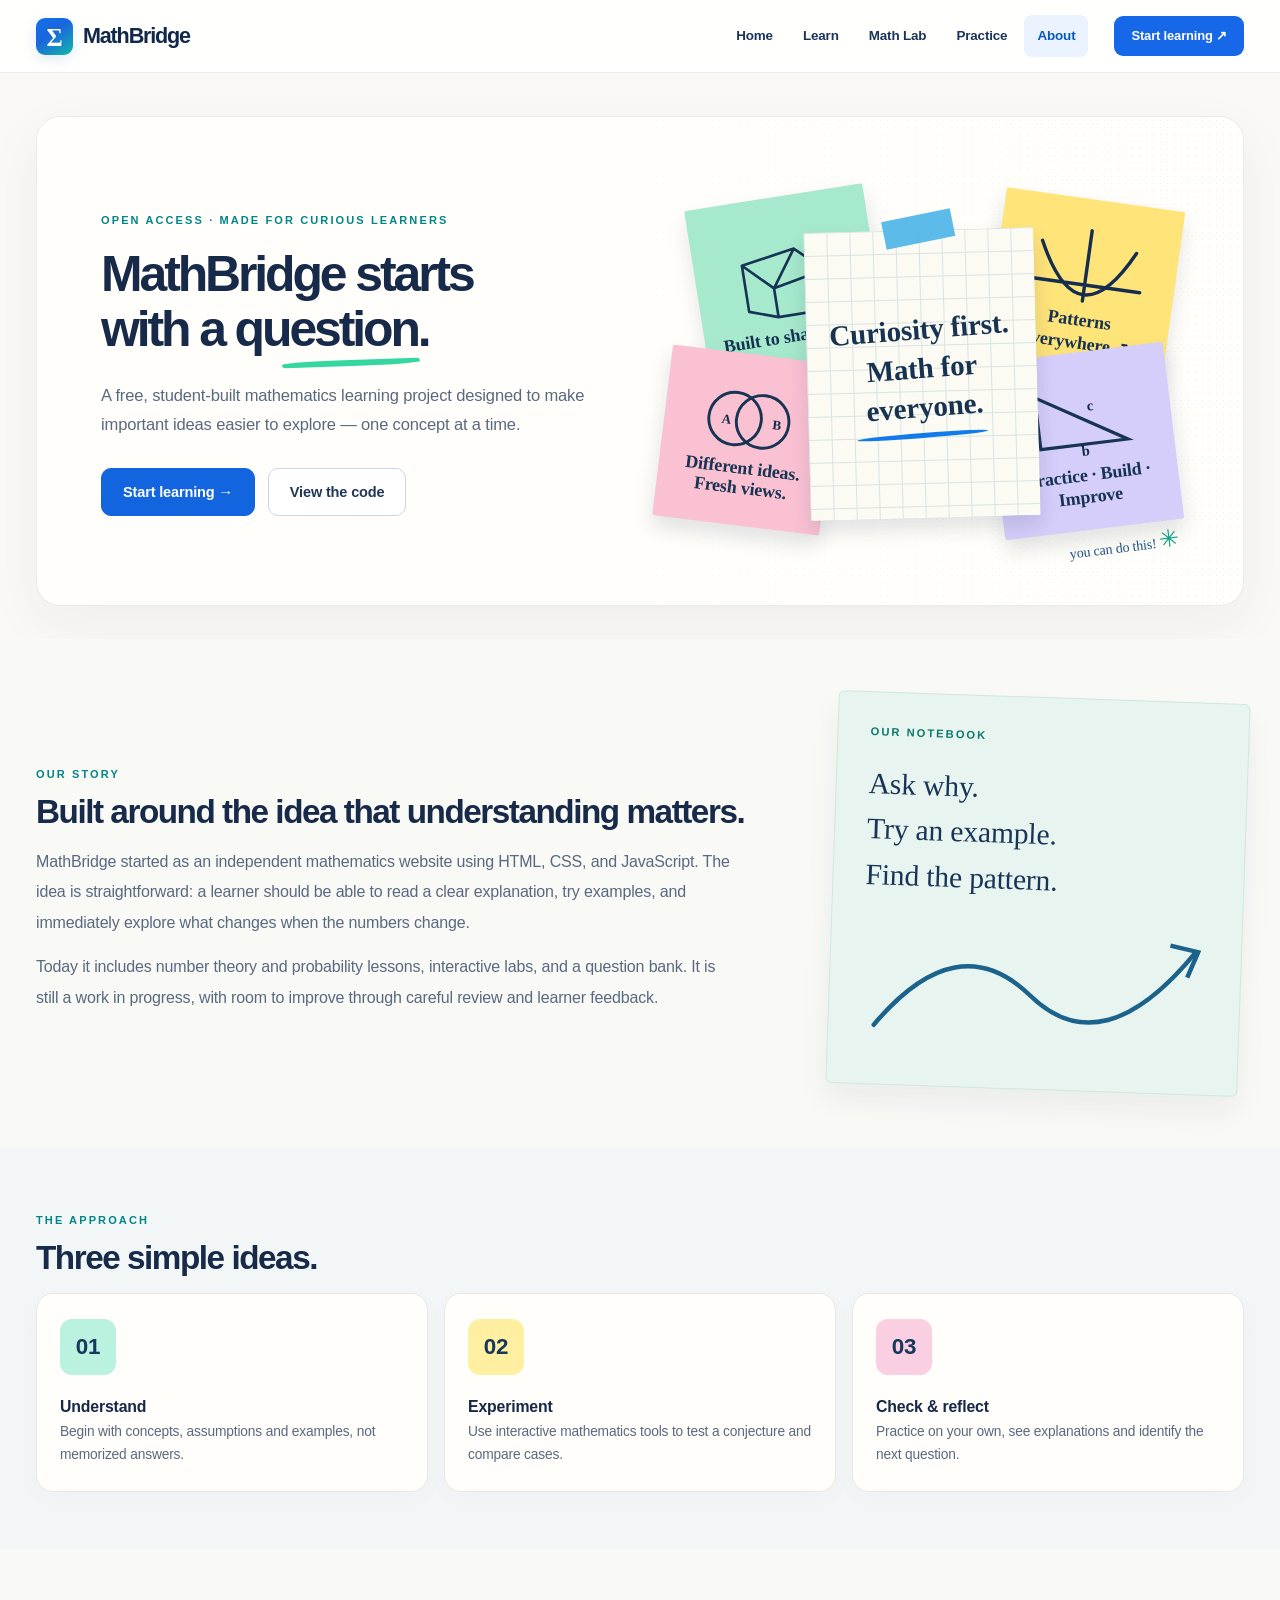
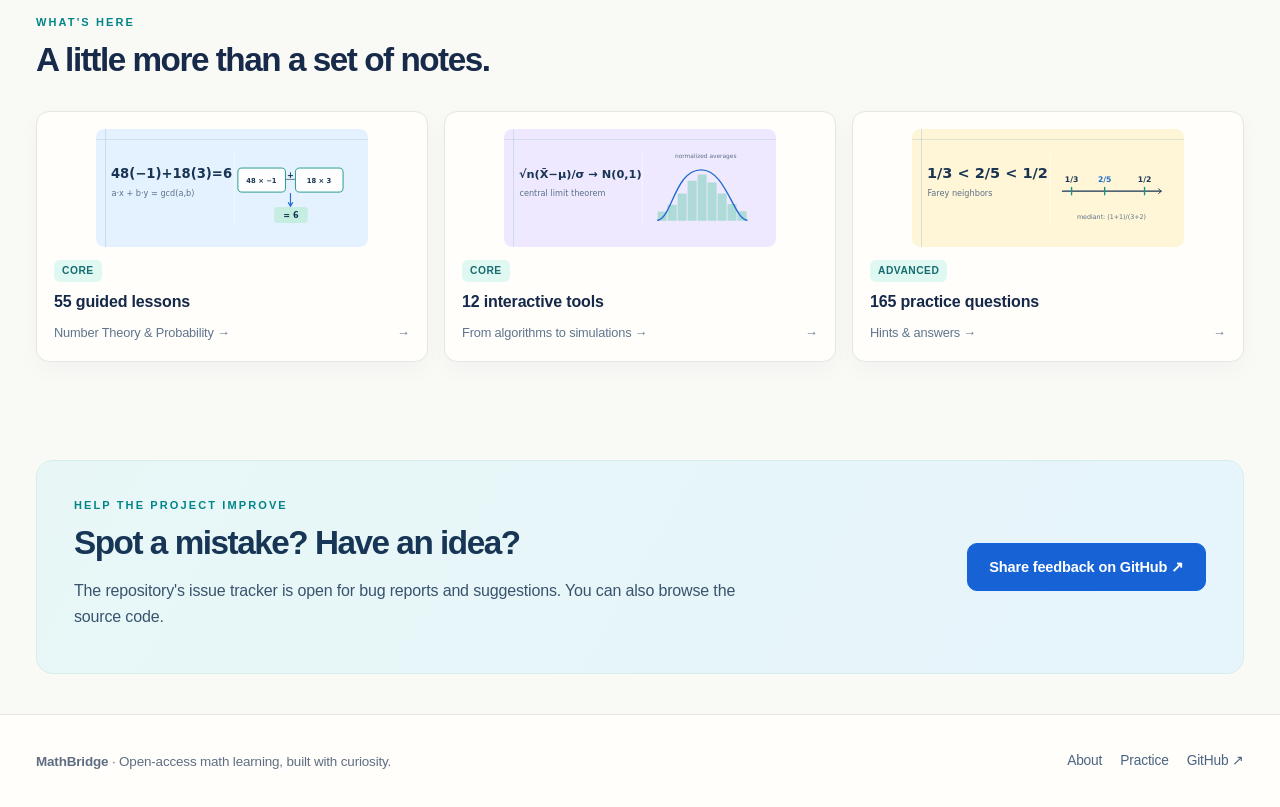
==== commit 51faceb1: "Add custom artwork for all 55 lessons" ====
--- a/about.html
+++ b/about.html
@@ -29,7 +29,7 @@
 <div class="paper-note note-grid"><span class="tape"></span><span class="note-center">Curiosity first.<br/><strong>Math for everyone.</strong></span><span class="stroke"></span></div>
 <div class="paper-note note-mint"><svg aria-hidden="true" viewbox="0 0 155 96"><path d="M30 77 L30 24 L91 14 L122 43 L122 88 L62 88 Z M30 24 L62 55 L122 43 M62 55 V88 M91 14 L62 55" fill="none" stroke="#173454" stroke-linejoin="round" stroke-width="3"></path></svg><span>Built to share ideas</span></div>
 <div class="paper-note note-yellow"><svg aria-hidden="true" viewbox="0 0 160 95"><path d="M15 72 H145 M80 91 V8 M24 27 Q80 140 135 27" fill="none" stroke="#152e50" stroke-linecap="round" stroke-width="4"></path></svg><span>Patterns everywhere ↗</span></div>
-<div class="paper-note note-pink"><svg aria-hidden="true" viewbox="0 0 180 90"><circle cx="72" cy="45" fill="none" r="36" stroke="#173454" stroke-width="4"></circle><circle cx="110" cy="45" fill="none" r="36" stroke="#173454" stroke-width="4"></circle><text x="54" y="53">A</text><text x="124" y="53">B</text></svg><span>Different ideas.<br/>New perspectives.</span></div>
+<div class="paper-note note-pink"><svg aria-hidden="true" viewbox="0 0 180 90"><circle cx="72" cy="45" fill="none" r="36" stroke="#173454" stroke-width="4"></circle><circle cx="110" cy="45" fill="none" r="36" stroke="#173454" stroke-width="4"></circle><text x="54" y="53">A</text><text x="124" y="53">B</text></svg><span>Different ideas.<br/>Fresh views.</span></div>
 <div class="paper-note note-purple"><svg aria-hidden="true" viewbox="0 0 170 95"><path d="M30 79 L30 14 L139 79 Z" fill="none" stroke="#173454" stroke-width="4"></path><text x="16" y="54">a</text><text x="80" y="93">b</text><text x="93" y="38">c</text></svg><span>Practice · Build · Improve</span></div>
 <div aria-hidden="true" class="collage-scribble">you can do this! <span>✳</span></div></div></div></section>
 <section class="section"><div class="container story-grid"><div><span class="eyebrow">OUR STORY</span><h2>Built around the idea that understanding matters.</h2><p>MathBridge started as an independent mathematics website using HTML, CSS, and JavaScript. The idea is straightforward: a learner should be able to read a clear explanation, try examples, and immediately explore what changes when the numbers change.</p><p>Today it includes number theory and probability lessons, interactive labs, and a question bank. It is still a work in progress, with room to improve through careful review and learner feedback.</p></div><div class="story-note"><span>OUR NOTEBOOK</span><p>Ask why.<br/>Try an example.<br/>Find the pattern.</p><svg aria-hidden="true" viewbox="0 0 310 120"><path d="M12 97 Q84 5 151 66 T298 22" fill="none" stroke="#1b638b" stroke-linecap="round" stroke-width="4"></path><path d="M275 17 L300 22 L291 45" fill="none" stroke="#1b638b" stroke-width="4"></path></svg></div></div></section>
--- a/css/style.css
+++ b/css/style.css
@@ -560,3 +560,66 @@
  .collage-scribble{display:none}
 }
 @media(min-width:601px){.note-grid{inset:34px 137px 8px 145px}}
+
+/* MathBridge 2.4.1 — full, uncropped topic artwork on each lesson detail page.
+   Source graphics use a 600:260 aspect ratio; old 180x125 cover cropped content. */
+.lesson-banner-row { min-width: 0; }
+.lesson-banner-row > div:first-child { min-width: 0; flex: 1 1 auto; }
+.lesson-banner-symbol {
+  box-sizing: border-box;
+  display: grid;
+  place-items: center;
+  width: min(100%, 320px);
+  max-width: 320px;
+  height: auto;
+  aspect-ratio: 600 / 260;
+  flex: 0 0 320px;
+  overflow: visible;
+  padding: 0;
+  border-radius: 10px;
+  background: transparent;
+  transform: none;
+  box-shadow: 0 9px 24px rgba(30, 65, 98, 0.10);
+}
+.lesson-banner-symbol img {
+  display: block;
+  width: 100%;
+  height: 100%;
+  object-fit: contain;
+  object-position: center center;
+  border-radius: inherit;
+}
+@media (max-width: 820px) {
+  .lesson-banner-row { flex-direction: column; align-items: stretch; gap: 18px; }
+  .lesson-banner-symbol {
+    display: grid;
+    align-self: flex-start;
+    flex: none;
+    width: min(100%, 440px);
+    max-width: 440px;
+    height: auto;
+  }
+}
+@media (max-width: 600px) {
+  .lesson-banner > .container { padding: 24px 19px; }
+  .lesson-banner-symbol { width: 100%; max-width: 420px; }
+}
+
+/* 2.4.2: balanced, accessible notes. All mathematical artwork is on 600×260 canvases. */
+.note-pink { padding: 9px 11px; }
+.note-pink > span:not(.tape):not(.stroke) { max-width: 100%; text-wrap: balance; overflow-wrap: normal; line-height:1.12; }
+.paper-note.note-pink svg { height: 76px; flex-basis:76px; }
+.lesson-illustration img { object-fit:contain; }
+.lesson-banner-symbol img { object-fit:contain; }
+.preview-card > img { object-fit:contain; }
+.tool-gallery-card img { object-fit:contain; }
+@media(max-width:600px) {
+ .paper-note.note-pink svg { height: 49px; flex-basis:49px; }
+ .note-pink > span:not(.tape):not(.stroke) { font-size: 9.5px!important; line-height:1.14!important; }
+}
+/* Let the pink note sit above the central sheet so its wording is legible at narrow widths. */
+@media(max-width:600px) { .note-pink { z-index:7; } }
+@media(max-width:600px) {
+ .note-grid { inset: 19px 65px 17px 98px; }
+ .note-grid .note-center { font-size: 18px!important; }
+}
